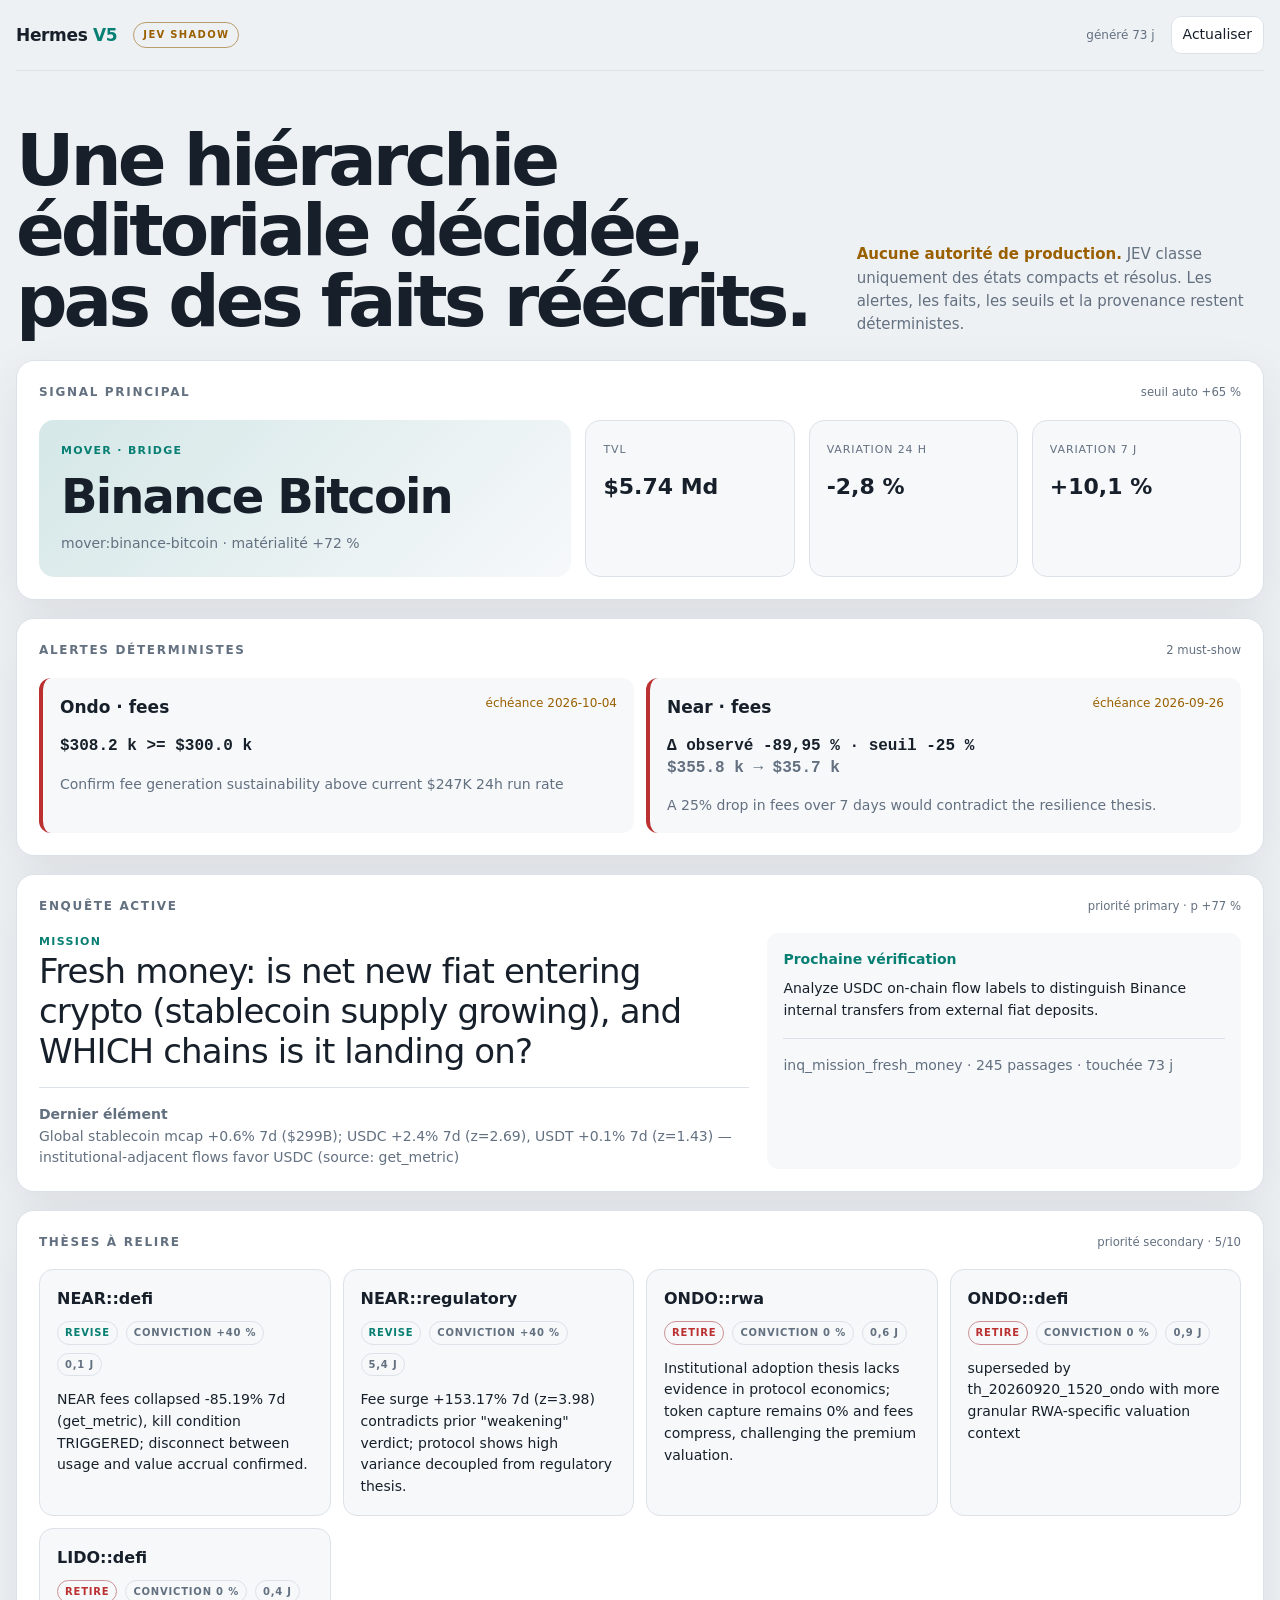
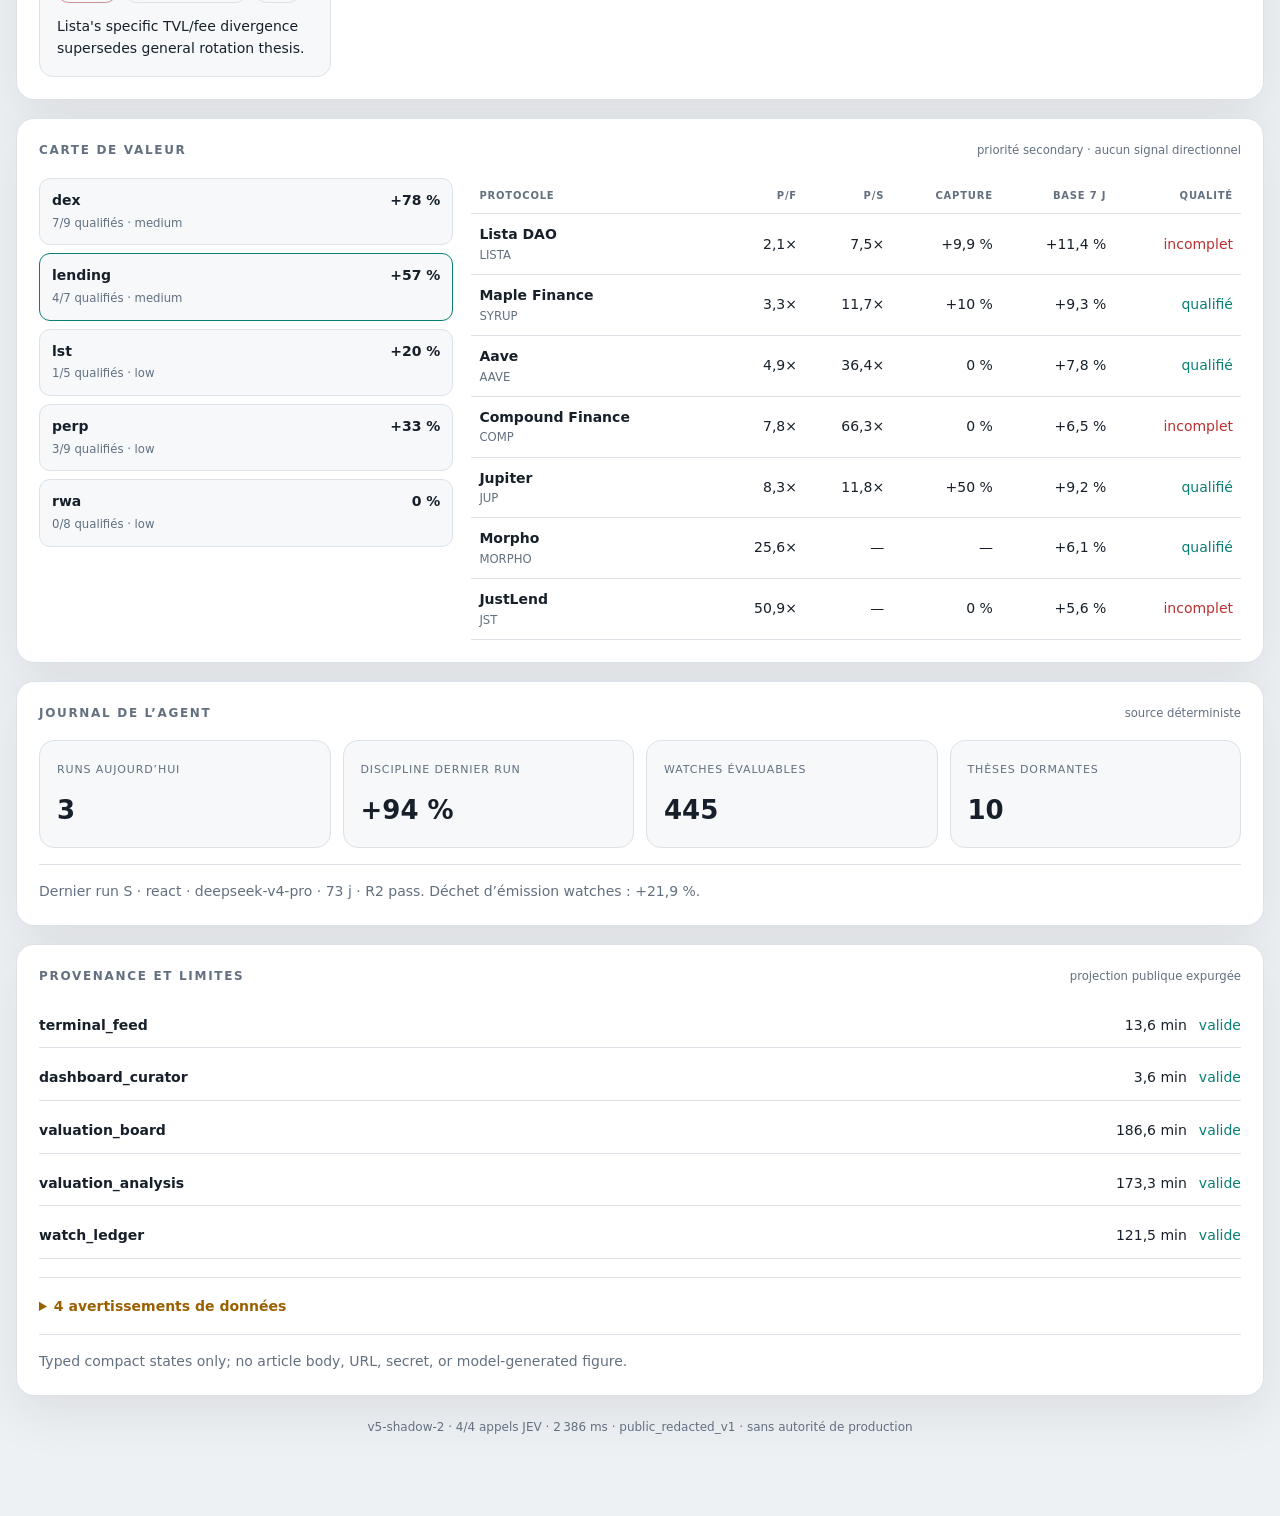
==== v5-shadow.html @ a7d3dd78 "shadow: publish redacted JEV V5 renderer" ====
<!doctype html>
<html lang="fr">
<head>
  <meta charset="utf-8">
  <meta name="viewport" content="width=device-width,initial-scale=1">
  <meta http-equiv="Content-Security-Policy" content="default-src 'self'; connect-src 'self'; img-src 'self' data:; style-src 'unsafe-inline'; script-src 'unsafe-inline'; base-uri 'none'; form-action 'none'">
  <meta name="color-scheme" content="dark light">
  <title>Hermes V5 · JEV shadow</title>
  <style>
    :root{--bg:#090b0f;--panel:#11151b;--panel2:#161c24;--line:#28313d;--ink:#f2f5f8;--muted:#8f9baa;--aqua:#68e0cf;--amber:#ffca68;--red:#ff7b7b;--radius:18px;--shadow:0 20px 60px rgba(0,0,0,.28)}
    @media(prefers-color-scheme:light){:root{--bg:#eef1f4;--panel:#fff;--panel2:#f6f8fa;--line:#dce2e8;--ink:#17202a;--muted:#637080;--aqua:#087f73;--amber:#9a6000;--red:#bb3030;--shadow:0 18px 50px rgba(35,46,58,.09)}}
    *{box-sizing:border-box}body{margin:0;background:var(--bg);color:var(--ink);font:14px/1.55 Inter,ui-sans-serif,system-ui,-apple-system,"Segoe UI",sans-serif}button{font:inherit}.shell{width:min(1260px,calc(100% - 32px));margin:0 auto 80px}
    .top{position:sticky;top:0;z-index:5;display:flex;align-items:center;gap:16px;padding:16px 0;background:color-mix(in srgb,var(--bg) 88%,transparent);backdrop-filter:blur(18px);border-bottom:1px solid var(--line)}
    .brand{font-weight:780;letter-spacing:-.02em;font-size:17px}.brand i{color:var(--aqua);font-style:normal}.shadow{padding:4px 9px;border:1px solid color-mix(in srgb,var(--amber) 54%,var(--line));color:var(--amber);border-radius:99px;font-size:10px;font-weight:850;letter-spacing:.13em}.spacer{flex:1}.asof{color:var(--muted);font-size:12px}.refresh{border:1px solid var(--line);background:var(--panel);color:var(--ink);border-radius:10px;padding:7px 11px;cursor:pointer}.refresh:hover{border-color:var(--aqua)}
    .intro{padding:54px 0 24px;display:grid;grid-template-columns:1.6fr .8fr;gap:26px;align-items:end}.intro h1{font-size:clamp(34px,6vw,72px);line-height:.98;letter-spacing:-.055em;margin:0;max-width:850px}.intro p{margin:0;color:var(--muted);font-size:15px}.rule{color:var(--amber);font-weight:700}
    .stack{display:grid;gap:18px}.section{background:var(--panel);border:1px solid var(--line);border-radius:var(--radius);padding:22px;box-shadow:var(--shadow)}.section-head{display:flex;align-items:baseline;justify-content:space-between;gap:12px;margin-bottom:18px}.section h2{font-size:12px;letter-spacing:.14em;text-transform:uppercase;margin:0;color:var(--muted)}.section-head small{color:var(--muted)}
    .hero{display:grid;grid-template-columns:1.4fr repeat(3,.55fr);gap:14px}.hero-main{min-height:150px;display:flex;flex-direction:column;justify-content:space-between;padding:22px;border-radius:15px;background:linear-gradient(135deg,color-mix(in srgb,var(--aqua) 14%,var(--panel2)),var(--panel2))}.hero-name{font-size:clamp(28px,4vw,48px);font-weight:800;letter-spacing:-.04em}.eyebrow{color:var(--aqua);font-weight:800;font-size:11px;text-transform:uppercase;letter-spacing:.12em}.metric{padding:17px;border:1px solid var(--line);border-radius:15px;background:var(--panel2)}.metric b{display:block;font-size:22px;margin-top:10px}.metric span{color:var(--muted);font-size:11px;text-transform:uppercase;letter-spacing:.08em}
    .alerts{display:grid;grid-template-columns:repeat(auto-fit,minmax(300px,1fr));gap:12px}.alert{border-left:4px solid var(--red);padding:16px 17px;background:var(--panel2);border-radius:12px}.alert-top{display:flex;justify-content:space-between;gap:8px}.alert h3{margin:0;font-size:17px}.deadline{color:var(--amber);font-size:12px}.equation{font:700 16px/1.35 ui-monospace,SFMono-Regular,Consolas,monospace;margin:16px 0}.note{color:var(--muted)}
    .investigation{display:grid;grid-template-columns:1.2fr .8fr;gap:18px}.question{font-size:clamp(22px,3vw,34px);line-height:1.18;letter-spacing:-.025em;margin:0}.probe{padding:16px;background:var(--panel2);border-radius:12px}.probe b{display:block;color:var(--aqua);margin-bottom:7px}.evidence{margin-top:16px;padding-top:16px;border-top:1px solid var(--line);color:var(--muted)}
    .cards{display:grid;grid-template-columns:repeat(auto-fit,minmax(250px,1fr));gap:12px}.card{padding:17px;background:var(--panel2);border:1px solid var(--line);border-radius:14px}.card h3{margin:0 0 9px;font-size:16px}.meta{display:flex;gap:8px;flex-wrap:wrap;margin-bottom:13px}.chip{font-size:10px;font-weight:800;letter-spacing:.08em;text-transform:uppercase;padding:3px 7px;border:1px solid var(--line);border-radius:99px;color:var(--muted)}.chip.hot{color:var(--red);border-color:color-mix(in srgb,var(--red) 45%,var(--line))}.chip.good{color:var(--aqua)}
    .sector-grid{display:grid;grid-template-columns:.7fr 1.3fr;gap:18px}.sectors{display:grid;gap:8px;align-content:start}.sector{width:100%;text-align:left;border:1px solid var(--line);background:var(--panel2);color:var(--ink);border-radius:11px;padding:11px 12px}.sector.on{border-color:var(--aqua)}.sector b{display:flex;justify-content:space-between}.sector small{color:var(--muted)}table{width:100%;border-collapse:collapse}th,td{text-align:right;padding:10px 8px;border-bottom:1px solid var(--line);white-space:nowrap}th:first-child,td:first-child{text-align:left}th{font-size:10px;text-transform:uppercase;letter-spacing:.08em;color:var(--muted)}td small{display:block;color:var(--muted)}.table-wrap{overflow:auto}
    .record{display:grid;grid-template-columns:repeat(4,1fr);gap:12px}.record .metric b{font-size:26px}.warnings{margin-top:18px;padding-top:18px;border-top:1px solid var(--line)}.warnings summary{cursor:pointer;color:var(--amber);font-weight:700}.warnings ul{color:var(--muted);padding-left:20px}.sources{display:grid;gap:8px}.source{display:grid;grid-template-columns:1fr auto auto;gap:12px;align-items:center;padding:11px 0;border-bottom:1px solid var(--line)}.ok{color:var(--aqua)}.bad{color:var(--red)}
    .empty,.failure{padding:34px;text-align:center;color:var(--muted)}.failure{border:1px solid var(--red);border-radius:var(--radius);color:var(--red)}footer{margin-top:22px;color:var(--muted);font-size:12px;text-align:center}
    @media(max-width:820px){.shell{width:min(100% - 20px,1260px)}.intro{grid-template-columns:1fr;padding-top:34px}.hero{grid-template-columns:1fr 1fr}.hero-main{grid-column:1/-1}.investigation,.sector-grid{grid-template-columns:1fr}.record{grid-template-columns:1fr 1fr}.asof{display:none}.section{padding:16px}}
    @media(max-width:480px){.hero,.record{grid-template-columns:1fr}.top{gap:8px}.brand{font-size:15px}.intro h1{font-size:40px}.source{grid-template-columns:1fr auto}.source .age{display:none}}
  </style>
</head>
<body>
  <div class="shell">
    <header class="top"><div class="brand">Hermes <i>V5</i></div><span class="shadow">JEV SHADOW</span><div class="spacer"></div><span class="asof" id="asof">chargement…</span><button class="refresh" id="refresh" type="button">Actualiser</button></header>
    <section class="intro"><h1>Une hiérarchie éditoriale décidée, pas des faits réécrits.</h1><p><span class="rule">Aucune autorité de production.</span> JEV classe uniquement des états compacts et résolus. Les alertes, les faits, les seuils et la provenance restent déterministes.</p></section>
    <main class="stack" id="app" aria-live="polite"><div class="empty">Lecture du manifeste V5…</div></main>
    <footer id="foot">v5-shadow-2 · vue expérimentale isolée</footer>
  </div>
  <script>
  "use strict";
  const $=id=>document.getElementById(id);
  const esc=value=>String(value??"").replace(/[&<>"']/g,char=>({"&":"&amp;","<":"&lt;",">":"&gt;",'"':"&quot;","'":"&#39;"}[char]));
  const has=value=>value!==null&&value!==undefined&&value!=="";
  const num=(value,digits=1)=>has(value)&&Number.isFinite(Number(value))?Number(value).toLocaleString("fr-FR",{maximumFractionDigits:digits}):"—";
  const pct=(value,digits=1)=>has(value)?(Number(value)>0?"+":"")+num(value,digits)+" %":"—";
  const usd=value=>{if(!has(value)||!Number.isFinite(Number(value)))return "—";const n=Number(value),a=Math.abs(n);if(a>=1e9)return "$"+(n/1e9).toFixed(2)+" Md";if(a>=1e6)return "$"+(n/1e6).toFixed(1)+" M";if(a>=1e3)return "$"+(n/1e3).toFixed(1)+" k";return "$"+n.toFixed(0)};
  const ago=iso=>{const time=new Date(iso).getTime();if(!Number.isFinite(time))return "—";const min=Math.max(0,(Date.now()-time)/60000);return min<2?"à l’instant":min<60?Math.round(min)+" min":min<1440?Math.round(min/60)+" h":Math.round(min/1440)+" j"};
  const section=(id,title,body,detail="")=>'<section class="section" id="'+esc(id)+'"><div class="section-head"><h2>'+esc(title)+'</h2><small>'+esc(detail)+'</small></div>'+body+'</section>';
  const emphasis=value=>value?"priorité "+value:"";

  function renderHero(data){
    const hero=data.hero||{},item=hero.item||{};
    if(hero.mode!=="selected"||!item.canonical_id)return section("hero","Signal principal",'<div class="empty">Aucun candidat ne franchit le seuil de matérialité.</div>');
    const body='<div class="hero"><div class="hero-main"><div><div class="eyebrow">'+esc(item.kind||"signal")+" · "+esc(item.sector||"non classé")+'</div><div class="hero-name">'+esc(item.name||item.canonical_id)+'</div></div><div class="note">'+esc(item.canonical_id)+" · matérialité "+pct((hero.materiality_probability||0)*100,0)+'</div></div><div class="metric"><span>TVL</span><b>'+usd(item.tvl_usd)+'</b></div><div class="metric"><span>variation 24 h</span><b>'+pct(item.change_1d_pct)+'</b></div><div class="metric"><span>variation 7 j</span><b>'+pct(item.change_7d_pct)+"</b></div></div>";
    return section("hero","Signal principal",body,"seuil auto "+pct((hero.policy?.auto_threshold||0)*100,0));
  }

  function alertEquation(comparison){
    if(comparison?.type==="delta_pct")return "Δ observé "+pct(comparison.observed_delta_pct,2)+" · seuil "+pct(comparison.threshold_pct,1)+'<br><span class="note">'+usd(comparison.baseline_value)+" → "+usd(comparison.current_metric_value)+"</span>";
    return usd(comparison?.current_value)+" "+esc(comparison?.operator||"")+" "+usd(comparison?.threshold_value);
  }
  function renderAlerts(data){
    const block=data.deterministic_alerts||{},items=Array.isArray(block.items)?block.items:[];
    const cards=items.map(item=>'<article class="alert"><div class="alert-top"><h3>'+esc(item.entity)+" · "+esc(item.metric)+'</h3><span class="deadline">échéance '+esc(item.deadline||"—")+'</span></div><div class="equation">'+alertEquation(item.comparison)+'</div><div class="note">'+esc(item.why||"")+"</div></article>").join("");
    return section("deterministic_alerts","Alertes déterministes",items.length?'<div class="alerts">'+cards+"</div>":'<div class="empty">Aucun seuil déterministe franchi.</div>',items.length+" must-show");
  }

  function renderInvestigation(data){
    const block=data.investigation||{},episode=block.episode||{};
    if(block.display===false||!episode.canonical_id)return section("investigation","Enquête",'<div class="empty">Aucune enquête retenue.</div>');
    const body='<div class="investigation"><div><div class="eyebrow">'+esc(episode.priority||"priorité")+'</div><p class="question">'+esc(episode.question||"Question absente")+'</p><div class="evidence"><b>Dernier élément</b><br>'+esc(episode.fresh_evidence?.note||"Aucune preuve fraîche")+'</div></div><div class="probe"><b>Prochaine vérification</b>'+esc(episode.next_probe||"Non définie")+'<div class="evidence">'+esc(episode.canonical_id)+" · "+num(episode.touches,0)+" passages · touchée "+ago(episode.last_touched)+"</div></div></div>";
    return section("investigation","Enquête active",body,emphasis(block.emphasis)+" · p "+pct((block.include_probability||0)*100,0));
  }

  function renderTheses(data){
    const block=data.theses||{},items=Array.isArray(block.items)?block.items.slice(0,6):[];
    const cards=items.map(item=>'<article class="card"><h3>'+esc(item.canonical_id)+'</h3><div class="meta"><span class="chip '+(item.verdict==="retire"?"hot":"good")+'">'+esc(item.verdict||"?")+'</span><span class="chip">conviction '+pct((item.conviction||0)*100,0)+'</span><span class="chip">'+num(item.age_d,1)+' j</span></div><div>'+esc(item.trigger||"Aucun déclencheur")+"</div></article>").join("");
    return section("theses","Thèses à relire",items.length?'<div class="cards">'+cards+"</div>":'<div class="empty">Aucune thèse retenue.</div>',emphasis(block.emphasis)+" · "+items.length+"/"+num(block.candidate_count,0));
  }

  function protocolTable(sector){
    const rows=(sector?.protocols||[]).slice(0,8).map(protocol=>"<tr><td><b>"+esc(protocol.name||protocol.canonical_id)+"</b><small>"+esc(protocol.symbol||"")+"</small></td><td>"+(has(protocol.pf)?num(protocol.pf,1)+"×":"—")+"</td><td>"+(has(protocol.ps)?num(protocol.ps,1)+"×":"—")+"</td><td>"+pct(protocol.capture_pct,1)+"</td><td>"+pct(protocol.base_change_7d_pct,1)+'</td><td class="'+(protocol.quality_pass?"ok":"bad")+'">'+(protocol.quality_pass?"qualifié":"incomplet")+"</td></tr>").join("");
    return '<div class="table-wrap"><table><thead><tr><th>Protocole</th><th>P/F</th><th>P/S</th><th>capture</th><th>base 7 j</th><th>qualité</th></tr></thead><tbody>'+(rows||'<tr><td colspan="6">aucun protocole</td></tr>')+"</tbody></table></div>";
  }
  function renderValueMap(data){
    const block=data.value_map||{},sectors=Array.isArray(block.sectors)?block.sectors:[];
    if(!sectors.length)return section("value_map","Carte de valeur",'<div class="empty">Aucun secteur disponible.</div>');
    const chosen=sectors.find(item=>item.canonical_id===block.featured_sector_id)||sectors[0];
    const buttons=sectors.map(item=>'<button class="sector '+(item.canonical_id===chosen.canonical_id?"on":"")+'" type="button" data-sector="'+esc(item.canonical_id)+'"><b><span>'+esc(item.sector)+"</span><span>"+pct(item.reliability_score*100,0)+"</span></b><small>"+num(item.quality_count,0)+"/"+num(item.protocol_count,0)+" qualifiés · "+esc(item.reliability_band)+"</small></button>").join("");
    return section("value_map","Carte de valeur",'<div class="sector-grid"><div class="sectors" id="sector-buttons">'+buttons+'</div><div id="sector-table">'+protocolTable(chosen)+"</div></div>",emphasis(block.emphasis)+" · aucun signal directionnel");
  }

  function renderAgentRecord(data){
    const record=data.agent_record||{},last=record.last_run||{},watch=record.watches||{},theses=record.theses||{};
    const body='<div class="record"><div class="metric"><span>runs aujourd’hui</span><b>'+num(record.runs_today,0)+'</b></div><div class="metric"><span>discipline dernier run</span><b>'+pct(last.discipline,0)+'</b></div><div class="metric"><span>watches évaluables</span><b>'+num(watch.evaluable,0)+'</b></div><div class="metric"><span>thèses dormantes</span><b>'+num(theses.dormant,0)+'</b></div></div><div class="evidence">Dernier run '+esc(last.tier||"?")+" · "+esc(last.mode||"?")+" · "+esc(last.model||"?")+" · "+ago(last.ts)+" · R2 "+(last.r2_pass?"pass":"non confirmé")+". Déchet d’émission watches : "+pct(watch.waste?.rate,1)+".</div>";
    return section("agent_record","Journal de l’agent",body,"source déterministe");
  }

  function renderProvenance(data){
    const provenance=data.provenance||{},sources=Array.isArray(provenance.sources)?provenance.sources:[],warnings=Array.isArray(data.data_warnings)?data.data_warnings:[];
    const rows=sources.map(source=>'<div class="source"><div><b>'+esc(source.id)+'</b>'+(source.path?'<div class="note">'+esc(source.path)+"</div>":"")+'</div><span class="age">'+num(source.age_min,1)+' min</span><span class="'+(source.valid?"ok":"bad")+'">'+(source.valid?"valide":"invalide")+"</span></div>").join("");
    const list=warnings.map(item=>"<li>"+esc(item)+"</li>").join("")||"<li>aucun</li>";
    const body='<div class="sources">'+(rows||'<div class="empty">Aucune source déclarée.</div>')+'</div><details class="warnings"><summary>'+warnings.length+" avertissement"+(warnings.length===1?"":"s")+' de données</summary><ul>'+list+'</ul></details><div class="evidence">'+esc(provenance.input_contract||"")+"</div>";
    return section("provenance","Provenance et limites",body,data.publication?.profile?"projection publique expurgée":"trace séparée · "+esc(provenance.audit_trace||"non déclarée"));
  }

  const renderers={hero:renderHero,deterministic_alerts:renderAlerts,investigation:renderInvestigation,theses:renderTheses,value_map:renderValueMap,agent_record:renderAgentRecord,provenance:renderProvenance};
  let current=null;
  function validate(data){
    if(!data||data.schema_version!=="v5-shadow-2")throw new Error("schéma inattendu: "+(data?.schema_version??"absent"));
    if(data.mode!=="shadow_only_no_production_authority")throw new Error("le manifeste n’est pas en mode shadow");
    ["deterministic_alerts","agent_record","provenance"].forEach(key=>{if(!data.layout?.section_order?.includes(key))throw new Error("section obligatoire absente: "+key)});
  }
  function wireSectors(data){
    const sectors=data.value_map?.sectors||[];
    $("sector-buttons")?.addEventListener("click",event=>{const button=event.target.closest("[data-sector]");if(!button)return;const chosen=sectors.find(item=>item.canonical_id===button.dataset.sector);if(!chosen)return;document.querySelectorAll("[data-sector]").forEach(item=>item.classList.toggle("on",item===button));$("sector-table").innerHTML=protocolTable(chosen)});
  }
  function boot(data){
    validate(data);current=data;
    const declared=data.layout.section_order.filter((item,index,array)=>renderers[item]&&array.indexOf(item)===index);
    ["deterministic_alerts","agent_record","provenance"].forEach(key=>{if(!declared.includes(key))declared.push(key)});
    $("app").innerHTML=declared.map(key=>renderers[key](data)).join("");
    $("asof").textContent="généré "+ago(data.generated_at);
    const summary=data.decision_summary||{};
    $("foot").textContent=data.schema_version+" · "+(summary.calls_ok??0)+"/"+(summary.calls??0)+" appels JEV · "+num(summary.latency_ms_total,0)+" ms · "+(data.publication?.profile||"shadow privé")+" · sans autorité de production";
    wireSectors(data);
  }
  async function load(){
    $("refresh").disabled=true;
    try{const response=await fetch("v5-content-shadow.json?t="+Date.now(),{cache:"no-store"});if(!response.ok)throw new Error("HTTP "+response.status);boot(await response.json())}
    catch(error){if(!current)$("app").innerHTML='<div class="failure"><b>Manifeste shadow indisponible</b><br>'+esc(error.message)+"</div>";console.error(error)}
    finally{$("refresh").disabled=false}
  }
  $("refresh").addEventListener("click",load);load();setInterval(()=>{if(!document.hidden)load()},5*60*1000);
  </script>
</body>
</html>
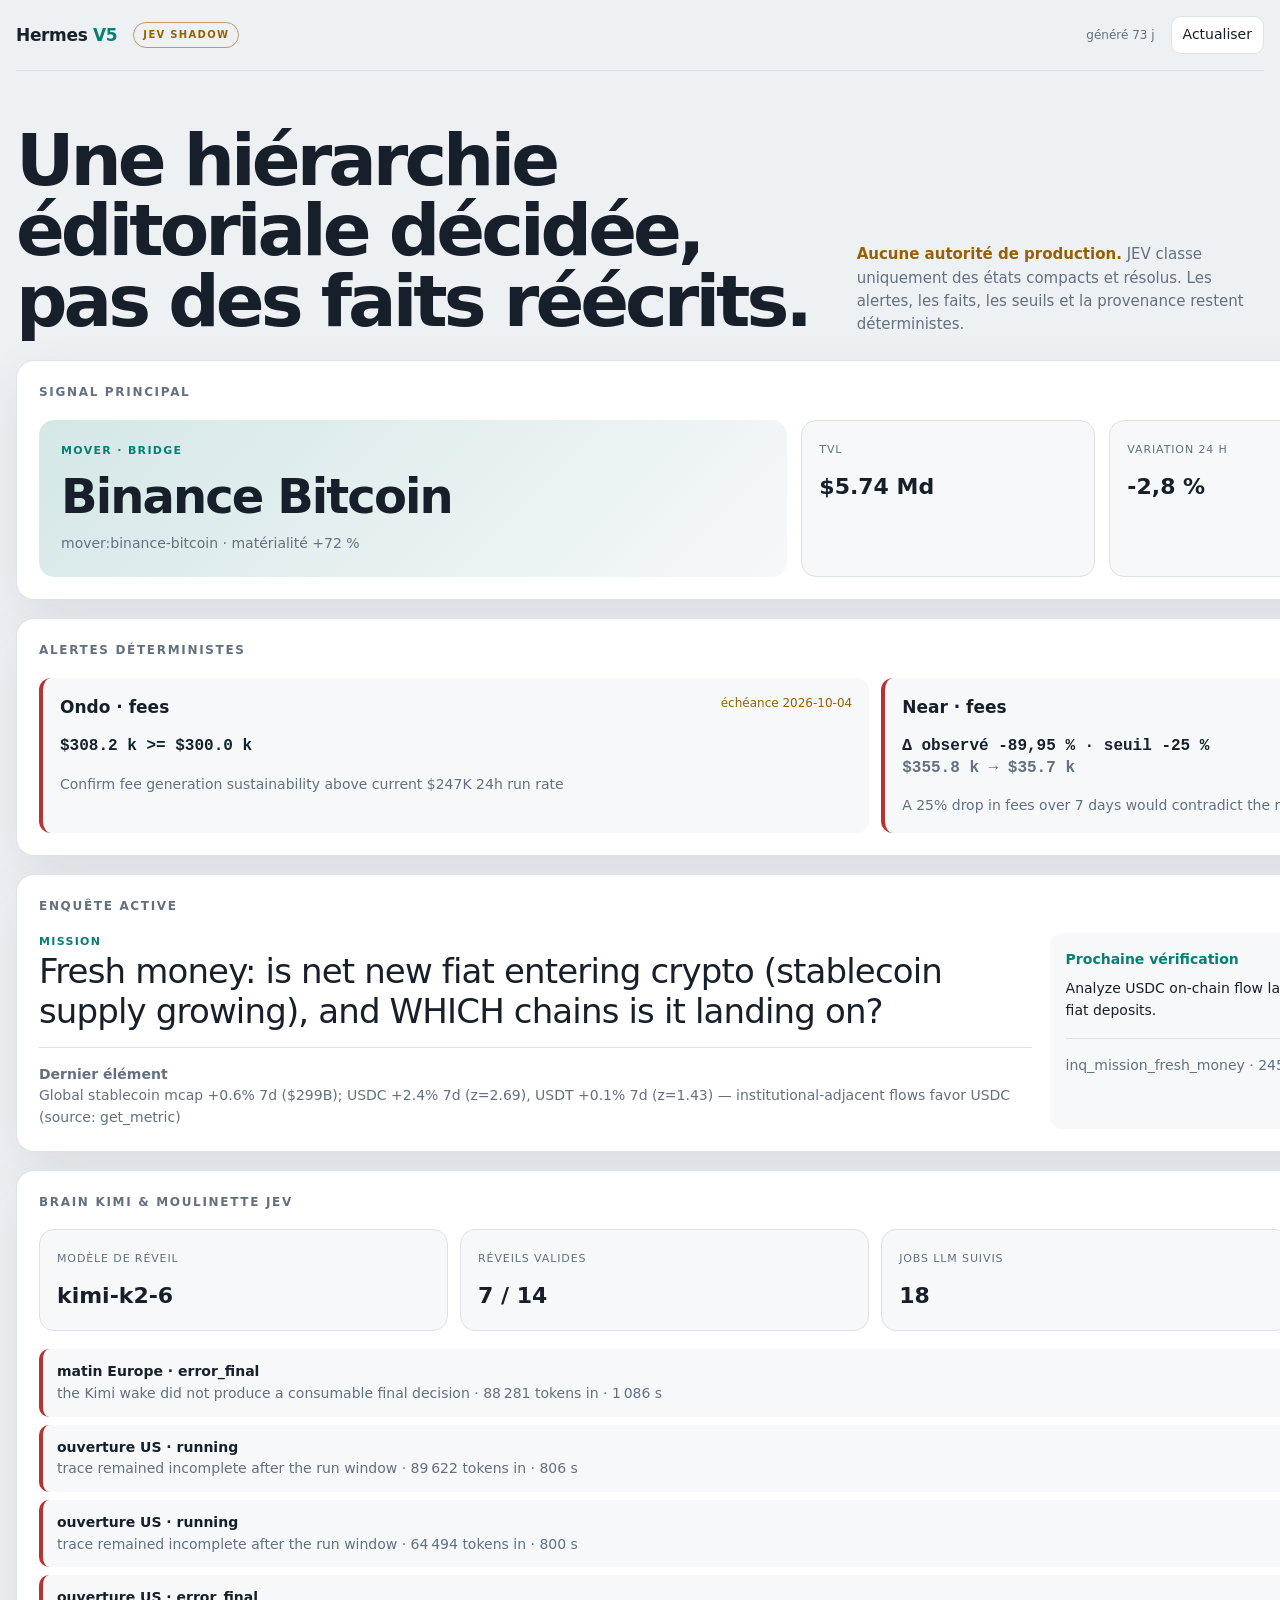
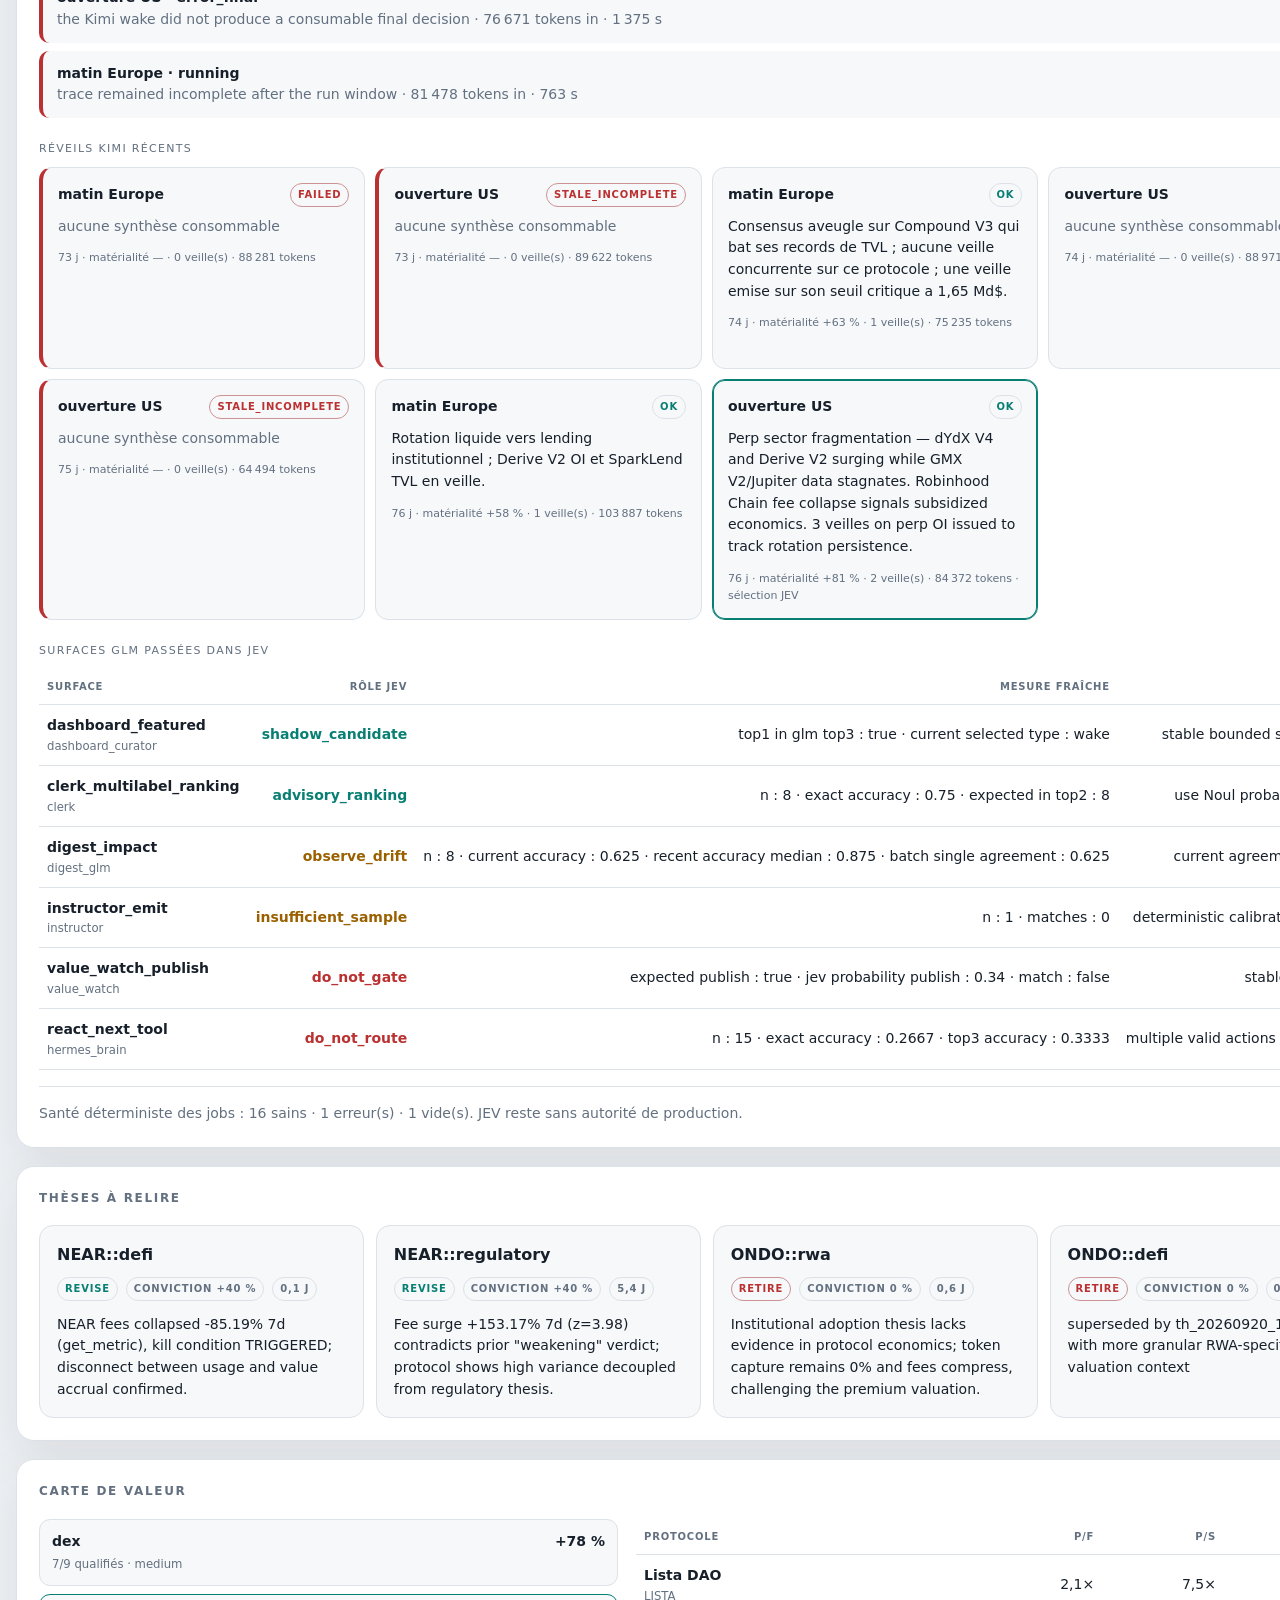
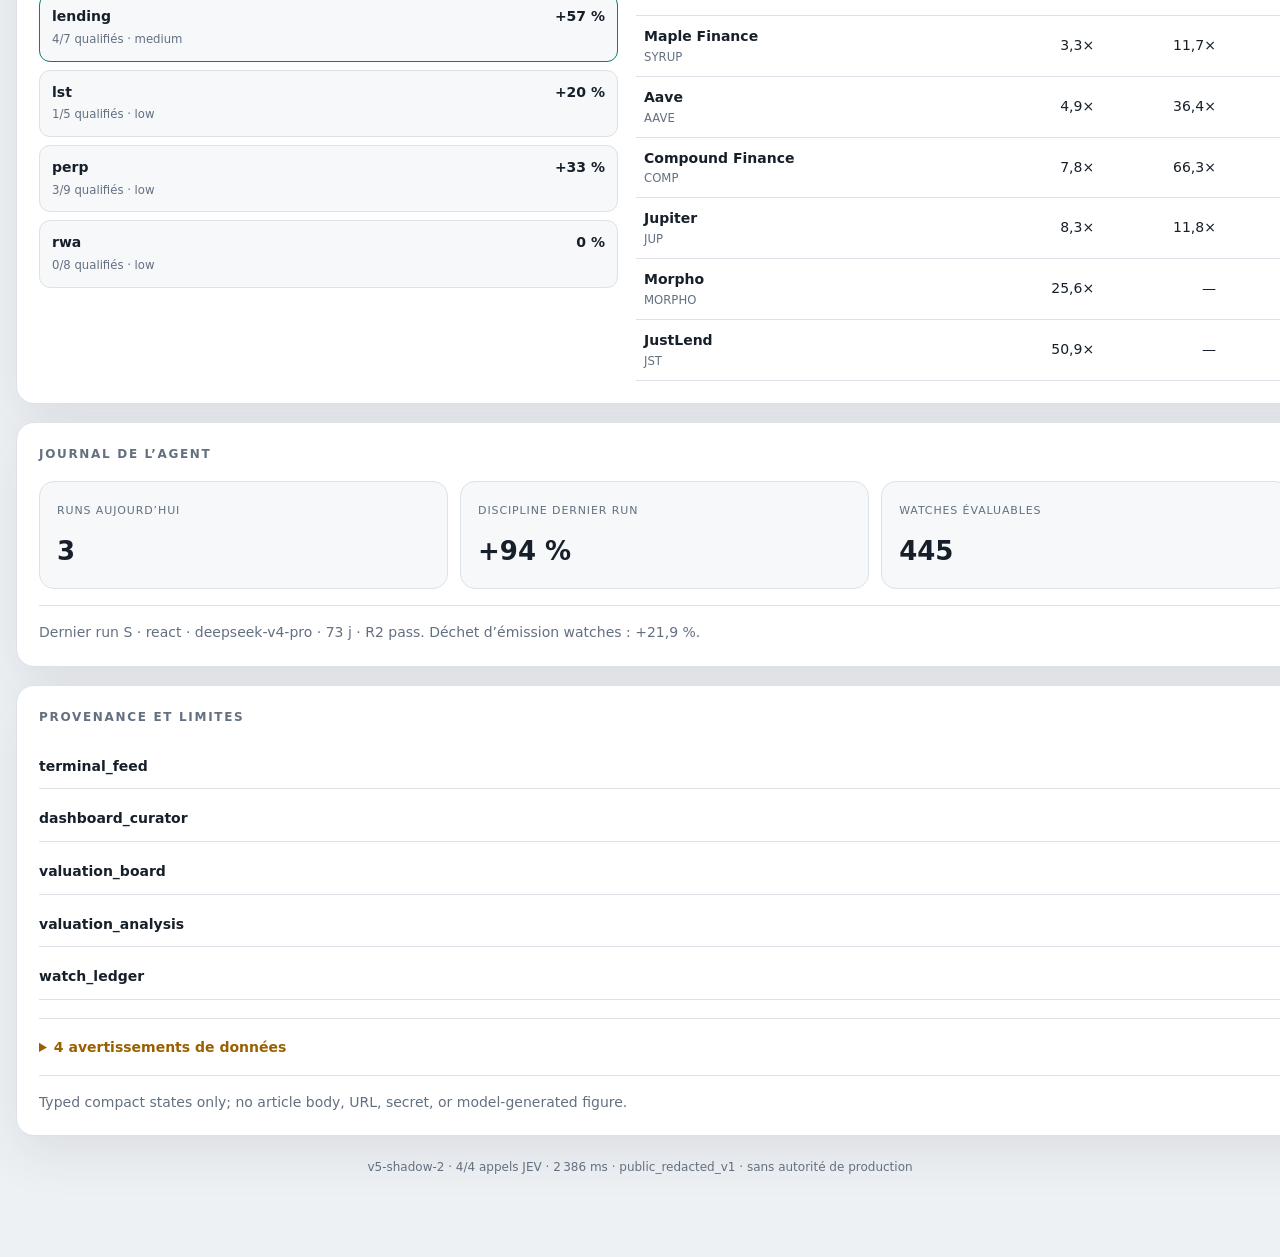
==== commit 3c95aafb: "feed: 2026-09-24 11:43 UTC" ====
--- a/v5-shadow.html
+++ b/v5-shadow.html
@@ -20,8 +20,9 @@
     .cards{display:grid;grid-template-columns:repeat(auto-fit,minmax(250px,1fr));gap:12px}.card{padding:17px;background:var(--panel2);border:1px solid var(--line);border-radius:14px}.card h3{margin:0 0 9px;font-size:16px}.meta{display:flex;gap:8px;flex-wrap:wrap;margin-bottom:13px}.chip{font-size:10px;font-weight:800;letter-spacing:.08em;text-transform:uppercase;padding:3px 7px;border:1px solid var(--line);border-radius:99px;color:var(--muted)}.chip.hot{color:var(--red);border-color:color-mix(in srgb,var(--red) 45%,var(--line))}.chip.good{color:var(--aqua)}
     .sector-grid{display:grid;grid-template-columns:.7fr 1.3fr;gap:18px}.sectors{display:grid;gap:8px;align-content:start}.sector{width:100%;text-align:left;border:1px solid var(--line);background:var(--panel2);color:var(--ink);border-radius:11px;padding:11px 12px}.sector.on{border-color:var(--aqua)}.sector b{display:flex;justify-content:space-between}.sector small{color:var(--muted)}table{width:100%;border-collapse:collapse}th,td{text-align:right;padding:10px 8px;border-bottom:1px solid var(--line);white-space:nowrap}th:first-child,td:first-child{text-align:left}th{font-size:10px;text-transform:uppercase;letter-spacing:.08em;color:var(--muted)}td small{display:block;color:var(--muted)}.table-wrap{overflow:auto}
     .record{display:grid;grid-template-columns:repeat(4,1fr);gap:12px}.record .metric b{font-size:26px}.warnings{margin-top:18px;padding-top:18px;border-top:1px solid var(--line)}.warnings summary{cursor:pointer;color:var(--amber);font-weight:700}.warnings ul{color:var(--muted);padding-left:20px}.sources{display:grid;gap:8px}.source{display:grid;grid-template-columns:1fr auto auto;gap:12px;align-items:center;padding:11px 0;border-bottom:1px solid var(--line)}.ok{color:var(--aqua)}.bad{color:var(--red)}
+    .agent-summary{display:grid;grid-template-columns:repeat(4,1fr);gap:12px;margin-bottom:18px}.wake-grid{display:grid;grid-template-columns:repeat(auto-fit,minmax(280px,1fr));gap:10px}.wake{padding:15px;border:1px solid var(--line);border-radius:13px;background:var(--panel2)}.wake.selected{border-color:var(--aqua);box-shadow:inset 0 0 0 1px var(--aqua)}.wake.failed{border-left:4px solid var(--red)}.wake-head{display:flex;justify-content:space-between;gap:10px;align-items:center;margin-bottom:9px}.wake p{margin:0}.wake .stats{margin-top:12px;color:var(--muted);font-size:11px}.surface-role{font-weight:800}.surface-role[data-role="shadow_candidate"],.surface-role[data-role="advisory_ranking"]{color:var(--aqua)}.surface-role[data-role="do_not_gate"],.surface-role[data-role="do_not_route"]{color:var(--red)}.surface-role[data-role="observe_drift"],.surface-role[data-role="insufficient_sample"]{color:var(--amber)}.agent-alerts{display:grid;gap:8px;margin-bottom:18px}.agent-alert{border-left:4px solid var(--red);background:var(--panel2);padding:12px 14px;border-radius:10px}.subhead{font-size:11px;letter-spacing:.12em;text-transform:uppercase;color:var(--muted);margin:22px 0 10px}
     .empty,.failure{padding:34px;text-align:center;color:var(--muted)}.failure{border:1px solid var(--red);border-radius:var(--radius);color:var(--red)}footer{margin-top:22px;color:var(--muted);font-size:12px;text-align:center}
-    @media(max-width:820px){.shell{width:min(100% - 20px,1260px)}.intro{grid-template-columns:1fr;padding-top:34px}.hero{grid-template-columns:1fr 1fr}.hero-main{grid-column:1/-1}.investigation,.sector-grid{grid-template-columns:1fr}.record{grid-template-columns:1fr 1fr}.asof{display:none}.section{padding:16px}}
+    @media(max-width:820px){.shell{width:min(100% - 20px,1260px)}.intro{grid-template-columns:1fr;padding-top:34px}.hero{grid-template-columns:1fr 1fr}.hero-main{grid-column:1/-1}.investigation,.sector-grid{grid-template-columns:1fr}.record,.agent-summary{grid-template-columns:1fr 1fr}.asof{display:none}.section{padding:16px}}
     @media(max-width:480px){.hero,.record{grid-template-columns:1fr}.top{gap:8px}.brand{font-size:15px}.intro h1{font-size:40px}.source{grid-template-columns:1fr auto}.source .age{display:none}}
   </style>
 </head>
@@ -92,6 +93,24 @@
     return section("agent_record","Journal de l’agent",body,"source déterministe");
   }
 
+  function evidenceText(evidence){
+    if(!evidence||typeof evidence!=="object")return "—";
+    return Object.entries(evidence).map(([key,value])=>key.replaceAll("_"," ")+" : "+(value===null||value===undefined?"—":String(value))).join(" · ");
+  }
+  function renderAgentObservatory(data){
+    const kimi=data?.kimi_wakes||{},jobs=data?.glm_jobs||{},selection=kimi.selection||{};
+    const wakes=Array.isArray(kimi.items)?kimi.items.slice(0,8):[];
+    const alerts=Array.isArray(kimi.mandatory_alerts)?kimi.mandatory_alerts:[];
+    const health=kimi.health_counts||{},jobHealth=jobs.health_counts||{};
+    const summary='<div class="agent-summary"><div class="metric"><span>modèle de réveil</span><b>'+esc(kimi.model||"—")+'</b></div><div class="metric"><span>réveils valides</span><b>'+num(health.ok||0,0)+' / '+num(kimi.recent_count||0,0)+'</b></div><div class="metric"><span>jobs LLM suivis</span><b>'+num(jobs.job_count||0,0)+'</b></div><div class="metric"><span>batterie JEV</span><b>'+num(jobs.latest_battery?.ok||0,0)+' / '+num(jobs.latest_battery?.calls||0,0)+'</b></div></div>';
+    const alertHtml=alerts.length?'<div class="agent-alerts">'+alerts.slice(0,5).map(item=>'<div class="agent-alert"><b>'+esc(item.label||"réveil Kimi")+' · '+esc(item.status||item.health)+'</b><div class="note">'+esc(item.reason||"échec sans sortie consommable")+' · '+num(item.tokens_in,0)+' tokens in · '+num(item.wall_s,0)+' s</div></div>').join("")+'</div>':"";
+    const wakeHtml=wakes.map(item=>{const selected=item.ts===selection.selected_ts;const failed=item.health==="failed"||item.health==="stale_incomplete";return '<article class="wake '+(selected?"selected ":"")+(failed?"failed":"")+'"><div class="wake-head"><b>'+esc(item.label||"réveil")+'</b><span class="chip '+(item.health==="ok"?"good":failed?"hot":"")+'">'+esc(item.health||item.status)+'</span></div><p>'+(item.summary?esc(item.summary):'<span class="note">aucune synthèse consommable</span>')+'</p><div class="stats">'+ago(item.ts)+' · matérialité '+(has(item.jev_materiality)?pct(item.jev_materiality*100,0):"—")+' · '+num(item.watch_count,0)+' veille(s) · '+num(item.tokens_in,0)+' tokens'+(selected?" · sélection JEV":"")+'</div></article>'}).join("");
+    const surfaces=Array.isArray(jobs.jev_surfaces)?jobs.jev_surfaces:[];
+    const surfaceRows=surfaces.map(item=>'<tr><td><b>'+esc(item.surface)+'</b><small>'+esc(item.job)+'</small></td><td><span class="surface-role" data-role="'+esc(item.jev_role)+'">'+esc(item.jev_role)+'</span></td><td>'+esc(evidenceText(item.evidence))+'</td><td>'+esc(item.reason||"")+'</td></tr>').join("");
+    const body=summary+alertHtml+'<div class="subhead">Réveils Kimi récents</div><div class="wake-grid">'+(wakeHtml||'<div class="empty">aucun réveil</div>')+'</div><div class="subhead">Surfaces GLM passées dans JEV</div><div class="table-wrap"><table><thead><tr><th>Surface</th><th>Rôle JEV</th><th>Mesure fraîche</th><th>Décision de câblage</th></tr></thead><tbody>'+surfaceRows+'</tbody></table></div><div class="evidence">Santé déterministe des jobs : '+num(jobHealth.healthy||0,0)+' sains · '+num(jobHealth.error||0,0)+' erreur(s) · '+num(jobHealth.empty||0,0)+' vide(s). JEV reste sans autorité de production.</div>';
+    return section("agent_observatory","Brain Kimi & moulinette JEV",body,"sélection shadow · échecs toujours visibles");
+  }
+
   function renderProvenance(data){
     const provenance=data.provenance||{},sources=Array.isArray(provenance.sources)?provenance.sources:[],warnings=Array.isArray(data.data_warnings)?data.data_warnings:[];
     const rows=sources.map(source=>'<div class="source"><div><b>'+esc(source.id)+'</b>'+(source.path?'<div class="note">'+esc(source.path)+"</div>":"")+'</div><span class="age">'+num(source.age_min,1)+' min</span><span class="'+(source.valid?"ok":"bad")+'">'+(source.valid?"valide":"invalide")+"</span></div>").join("");
@@ -101,7 +120,7 @@
   }
 
   const renderers={hero:renderHero,deterministic_alerts:renderAlerts,investigation:renderInvestigation,theses:renderTheses,value_map:renderValueMap,agent_record:renderAgentRecord,provenance:renderProvenance};
-  let current=null;
+  let current=null,currentAgent=null;
   function validate(data){
     if(!data||data.schema_version!=="v5-shadow-2")throw new Error("schéma inattendu: "+(data?.schema_version??"absent"));
     if(data.mode!=="shadow_only_no_production_authority")throw new Error("le manifeste n’est pas en mode shadow");
@@ -111,11 +130,16 @@
     const sectors=data.value_map?.sectors||[];
     $("sector-buttons")?.addEventListener("click",event=>{const button=event.target.closest("[data-sector]");if(!button)return;const chosen=sectors.find(item=>item.canonical_id===button.dataset.sector);if(!chosen)return;document.querySelectorAll("[data-sector]").forEach(item=>item.classList.toggle("on",item===button));$("sector-table").innerHTML=protocolTable(chosen)});
   }
-  function boot(data){
-    validate(data);current=data;
+  function boot(data,agentData){
+    validate(data);current=data;currentAgent=agentData||null;
     const declared=data.layout.section_order.filter((item,index,array)=>renderers[item]&&array.indexOf(item)===index);
     ["deterministic_alerts","agent_record","provenance"].forEach(key=>{if(!declared.includes(key))declared.push(key)});
-    $("app").innerHTML=declared.map(key=>renderers[key](data)).join("");
+    const rendered=declared.map(key=>({key,html:renderers[key](data)}));
+    if(currentAgent?.schema_version==="jev-agent-shadow-1"){
+      const index=Math.max(0,rendered.findIndex(item=>item.key==="investigation")+1);
+      rendered.splice(index,0,{key:"agent_observatory",html:renderAgentObservatory(currentAgent)});
+    }
+    $("app").innerHTML=rendered.map(item=>item.html).join("");
     $("asof").textContent="généré "+ago(data.generated_at);
     const summary=data.decision_summary||{};
     $("foot").textContent=data.schema_version+" · "+(summary.calls_ok??0)+"/"+(summary.calls??0)+" appels JEV · "+num(summary.latency_ms_total,0)+" ms · "+(data.publication?.profile||"shadow privé")+" · sans autorité de production";
@@ -123,7 +147,7 @@
   }
   async function load(){
     $("refresh").disabled=true;
-    try{const response=await fetch("v5-content-shadow.json?t="+Date.now(),{cache:"no-store"});if(!response.ok)throw new Error("HTTP "+response.status);boot(await response.json())}
+    try{const stamp=Date.now();const response=await fetch("v5-content-shadow.json?t="+stamp,{cache:"no-store"});if(!response.ok)throw new Error("HTTP "+response.status);const agentResponse=await fetch("v5-agent-shadow.json?t="+stamp,{cache:"no-store"}).catch(()=>null);const agentData=agentResponse?.ok?await agentResponse.json():null;boot(await response.json(),agentData)}
     catch(error){if(!current)$("app").innerHTML='<div class="failure"><b>Manifeste shadow indisponible</b><br>'+esc(error.message)+"</div>";console.error(error)}
     finally{$("refresh").disabled=false}
   }
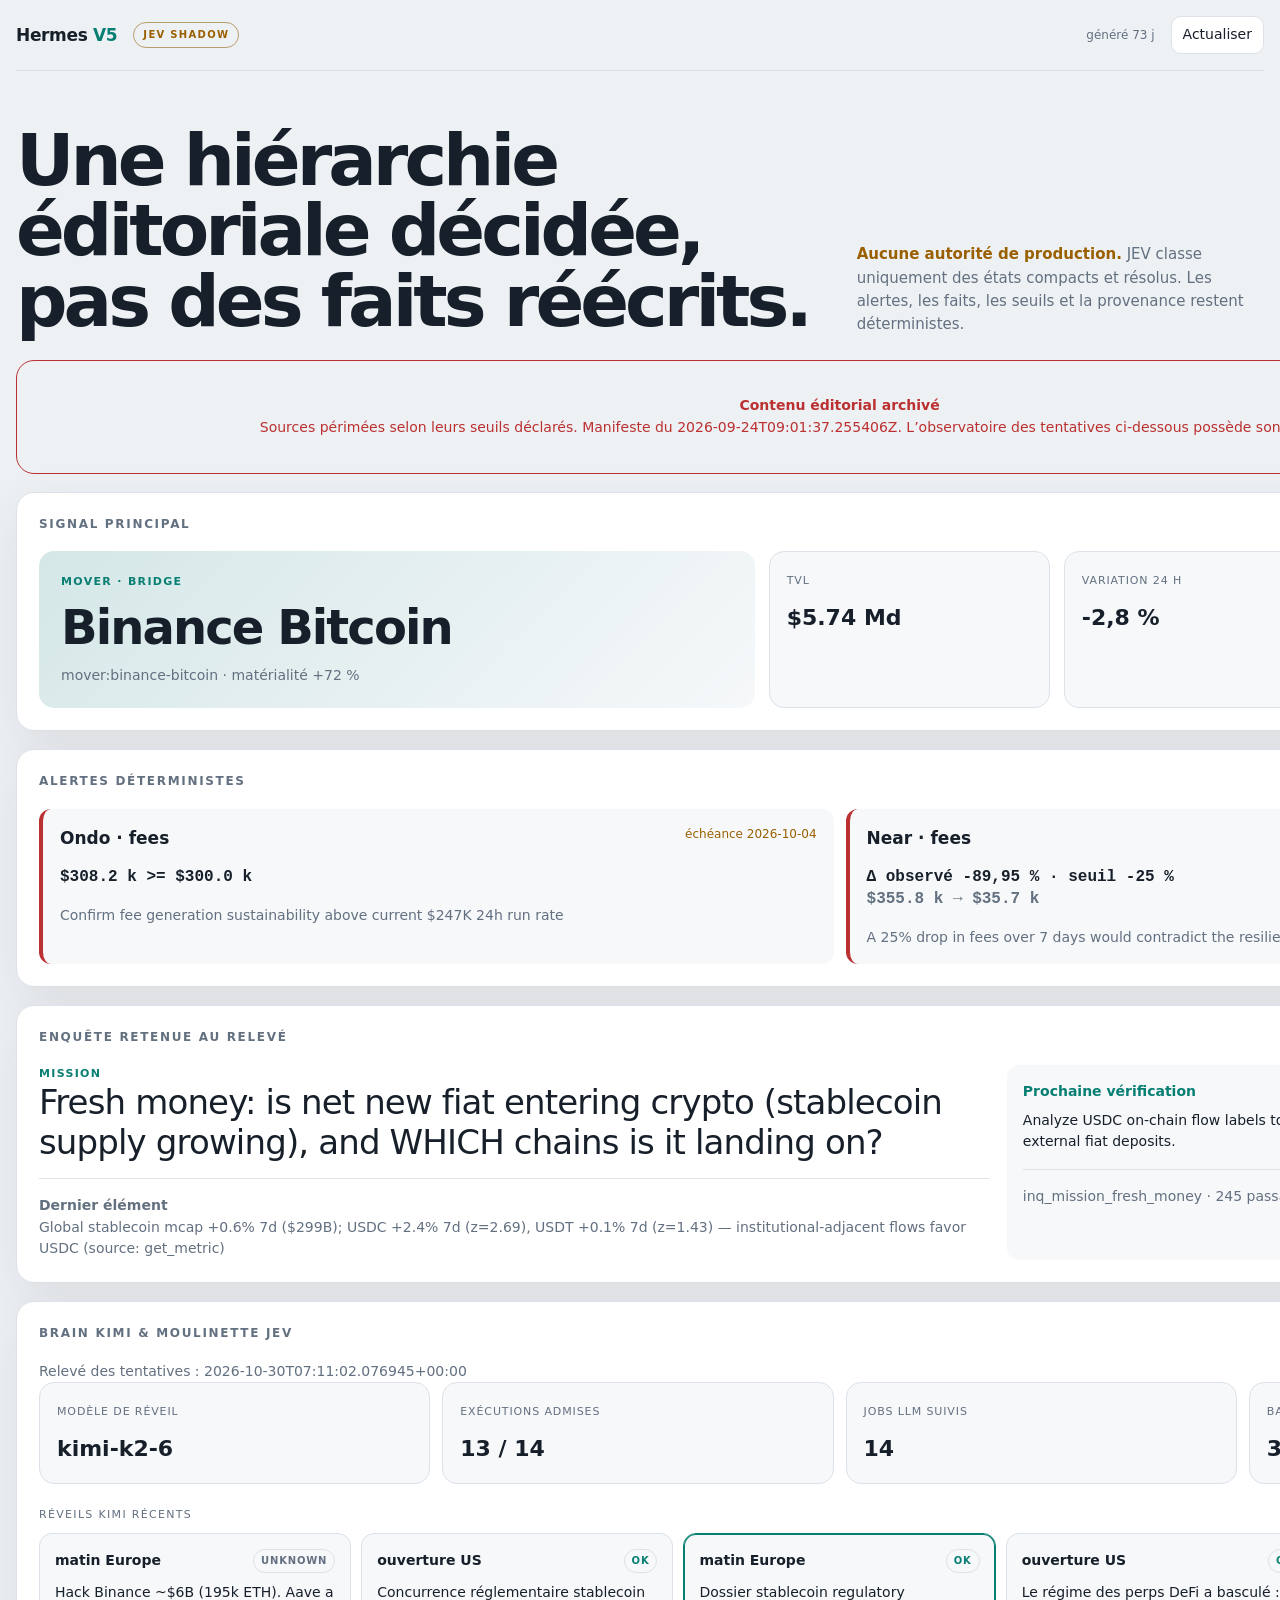
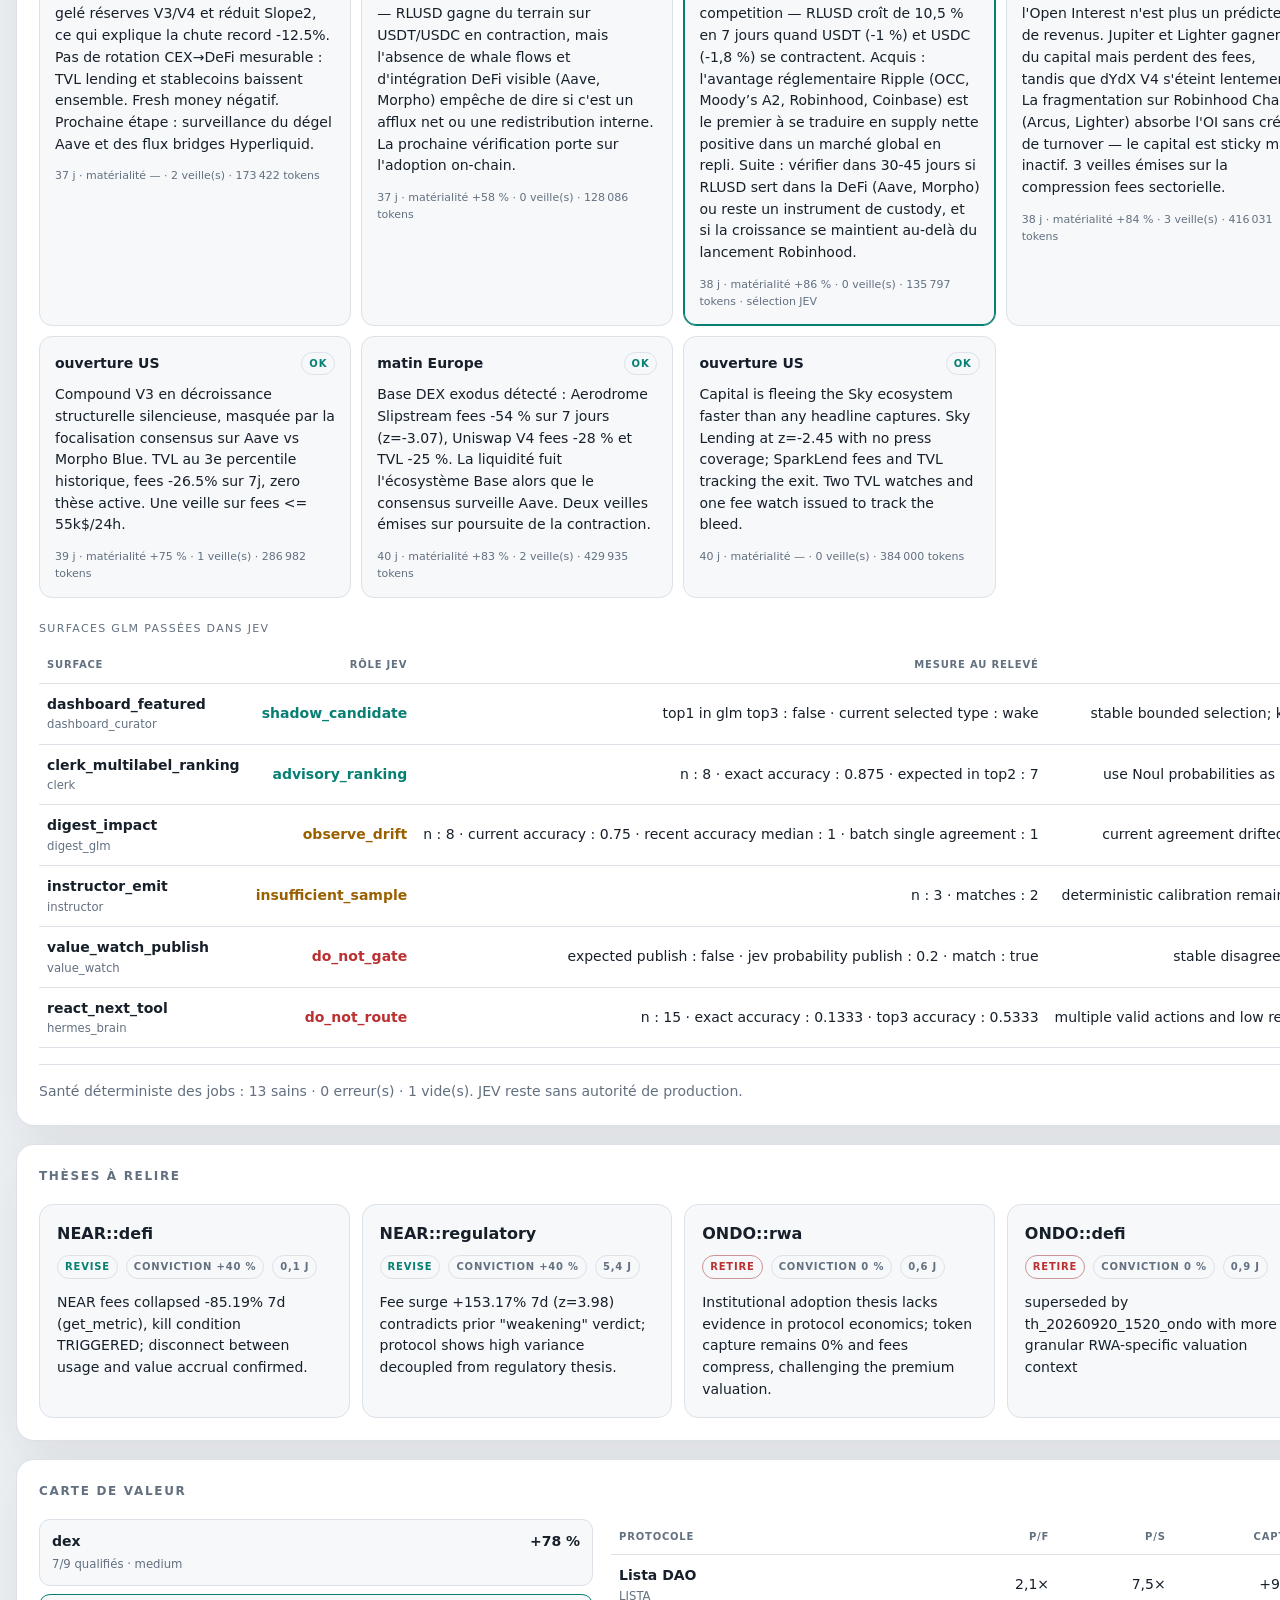
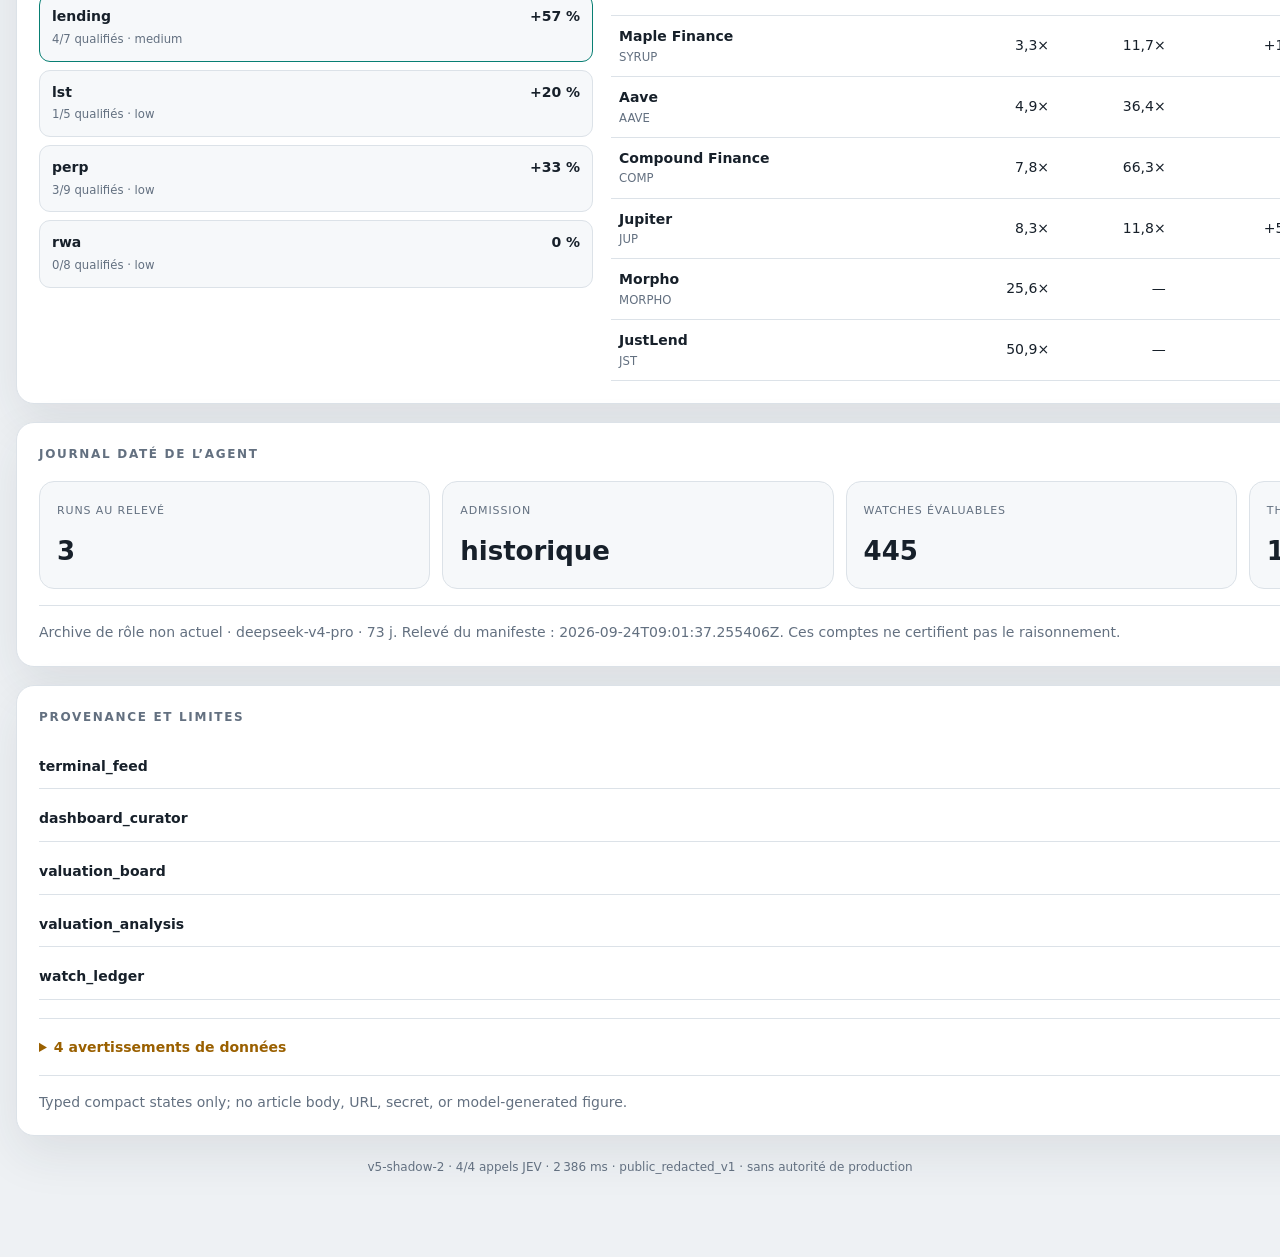
==== commit 52b3c893: "feed: 2026-10-30 08:48 UTC" ====
--- a/v5-shadow.html
+++ b/v5-shadow.html
@@ -1,157 +1,167 @@
-<!doctype html>
-<html lang="fr">
-<head>
-  <meta charset="utf-8">
-  <meta name="viewport" content="width=device-width,initial-scale=1">
-  <meta http-equiv="Content-Security-Policy" content="default-src 'self'; connect-src 'self'; img-src 'self' data:; style-src 'unsafe-inline'; script-src 'unsafe-inline'; base-uri 'none'; form-action 'none'">
-  <meta name="color-scheme" content="dark light">
-  <title>Hermes V5 · JEV shadow</title>
-  <style>
-    :root{--bg:#090b0f;--panel:#11151b;--panel2:#161c24;--line:#28313d;--ink:#f2f5f8;--muted:#8f9baa;--aqua:#68e0cf;--amber:#ffca68;--red:#ff7b7b;--radius:18px;--shadow:0 20px 60px rgba(0,0,0,.28)}
-    @media(prefers-color-scheme:light){:root{--bg:#eef1f4;--panel:#fff;--panel2:#f6f8fa;--line:#dce2e8;--ink:#17202a;--muted:#637080;--aqua:#087f73;--amber:#9a6000;--red:#bb3030;--shadow:0 18px 50px rgba(35,46,58,.09)}}
-    *{box-sizing:border-box}body{margin:0;background:var(--bg);color:var(--ink);font:14px/1.55 Inter,ui-sans-serif,system-ui,-apple-system,"Segoe UI",sans-serif}button{font:inherit}.shell{width:min(1260px,calc(100% - 32px));margin:0 auto 80px}
-    .top{position:sticky;top:0;z-index:5;display:flex;align-items:center;gap:16px;padding:16px 0;background:color-mix(in srgb,var(--bg) 88%,transparent);backdrop-filter:blur(18px);border-bottom:1px solid var(--line)}
-    .brand{font-weight:780;letter-spacing:-.02em;font-size:17px}.brand i{color:var(--aqua);font-style:normal}.shadow{padding:4px 9px;border:1px solid color-mix(in srgb,var(--amber) 54%,var(--line));color:var(--amber);border-radius:99px;font-size:10px;font-weight:850;letter-spacing:.13em}.spacer{flex:1}.asof{color:var(--muted);font-size:12px}.refresh{border:1px solid var(--line);background:var(--panel);color:var(--ink);border-radius:10px;padding:7px 11px;cursor:pointer}.refresh:hover{border-color:var(--aqua)}
-    .intro{padding:54px 0 24px;display:grid;grid-template-columns:1.6fr .8fr;gap:26px;align-items:end}.intro h1{font-size:clamp(34px,6vw,72px);line-height:.98;letter-spacing:-.055em;margin:0;max-width:850px}.intro p{margin:0;color:var(--muted);font-size:15px}.rule{color:var(--amber);font-weight:700}
-    .stack{display:grid;gap:18px}.section{background:var(--panel);border:1px solid var(--line);border-radius:var(--radius);padding:22px;box-shadow:var(--shadow)}.section-head{display:flex;align-items:baseline;justify-content:space-between;gap:12px;margin-bottom:18px}.section h2{font-size:12px;letter-spacing:.14em;text-transform:uppercase;margin:0;color:var(--muted)}.section-head small{color:var(--muted)}
-    .hero{display:grid;grid-template-columns:1.4fr repeat(3,.55fr);gap:14px}.hero-main{min-height:150px;display:flex;flex-direction:column;justify-content:space-between;padding:22px;border-radius:15px;background:linear-gradient(135deg,color-mix(in srgb,var(--aqua) 14%,var(--panel2)),var(--panel2))}.hero-name{font-size:clamp(28px,4vw,48px);font-weight:800;letter-spacing:-.04em}.eyebrow{color:var(--aqua);font-weight:800;font-size:11px;text-transform:uppercase;letter-spacing:.12em}.metric{padding:17px;border:1px solid var(--line);border-radius:15px;background:var(--panel2)}.metric b{display:block;font-size:22px;margin-top:10px}.metric span{color:var(--muted);font-size:11px;text-transform:uppercase;letter-spacing:.08em}
-    .alerts{display:grid;grid-template-columns:repeat(auto-fit,minmax(300px,1fr));gap:12px}.alert{border-left:4px solid var(--red);padding:16px 17px;background:var(--panel2);border-radius:12px}.alert-top{display:flex;justify-content:space-between;gap:8px}.alert h3{margin:0;font-size:17px}.deadline{color:var(--amber);font-size:12px}.equation{font:700 16px/1.35 ui-monospace,SFMono-Regular,Consolas,monospace;margin:16px 0}.note{color:var(--muted)}
-    .investigation{display:grid;grid-template-columns:1.2fr .8fr;gap:18px}.question{font-size:clamp(22px,3vw,34px);line-height:1.18;letter-spacing:-.025em;margin:0}.probe{padding:16px;background:var(--panel2);border-radius:12px}.probe b{display:block;color:var(--aqua);margin-bottom:7px}.evidence{margin-top:16px;padding-top:16px;border-top:1px solid var(--line);color:var(--muted)}
-    .cards{display:grid;grid-template-columns:repeat(auto-fit,minmax(250px,1fr));gap:12px}.card{padding:17px;background:var(--panel2);border:1px solid var(--line);border-radius:14px}.card h3{margin:0 0 9px;font-size:16px}.meta{display:flex;gap:8px;flex-wrap:wrap;margin-bottom:13px}.chip{font-size:10px;font-weight:800;letter-spacing:.08em;text-transform:uppercase;padding:3px 7px;border:1px solid var(--line);border-radius:99px;color:var(--muted)}.chip.hot{color:var(--red);border-color:color-mix(in srgb,var(--red) 45%,var(--line))}.chip.good{color:var(--aqua)}
-    .sector-grid{display:grid;grid-template-columns:.7fr 1.3fr;gap:18px}.sectors{display:grid;gap:8px;align-content:start}.sector{width:100%;text-align:left;border:1px solid var(--line);background:var(--panel2);color:var(--ink);border-radius:11px;padding:11px 12px}.sector.on{border-color:var(--aqua)}.sector b{display:flex;justify-content:space-between}.sector small{color:var(--muted)}table{width:100%;border-collapse:collapse}th,td{text-align:right;padding:10px 8px;border-bottom:1px solid var(--line);white-space:nowrap}th:first-child,td:first-child{text-align:left}th{font-size:10px;text-transform:uppercase;letter-spacing:.08em;color:var(--muted)}td small{display:block;color:var(--muted)}.table-wrap{overflow:auto}
-    .record{display:grid;grid-template-columns:repeat(4,1fr);gap:12px}.record .metric b{font-size:26px}.warnings{margin-top:18px;padding-top:18px;border-top:1px solid var(--line)}.warnings summary{cursor:pointer;color:var(--amber);font-weight:700}.warnings ul{color:var(--muted);padding-left:20px}.sources{display:grid;gap:8px}.source{display:grid;grid-template-columns:1fr auto auto;gap:12px;align-items:center;padding:11px 0;border-bottom:1px solid var(--line)}.ok{color:var(--aqua)}.bad{color:var(--red)}
-    .agent-summary{display:grid;grid-template-columns:repeat(4,1fr);gap:12px;margin-bottom:18px}.wake-grid{display:grid;grid-template-columns:repeat(auto-fit,minmax(280px,1fr));gap:10px}.wake{padding:15px;border:1px solid var(--line);border-radius:13px;background:var(--panel2)}.wake.selected{border-color:var(--aqua);box-shadow:inset 0 0 0 1px var(--aqua)}.wake.failed{border-left:4px solid var(--red)}.wake-head{display:flex;justify-content:space-between;gap:10px;align-items:center;margin-bottom:9px}.wake p{margin:0}.wake .stats{margin-top:12px;color:var(--muted);font-size:11px}.surface-role{font-weight:800}.surface-role[data-role="shadow_candidate"],.surface-role[data-role="advisory_ranking"]{color:var(--aqua)}.surface-role[data-role="do_not_gate"],.surface-role[data-role="do_not_route"]{color:var(--red)}.surface-role[data-role="observe_drift"],.surface-role[data-role="insufficient_sample"]{color:var(--amber)}.agent-alerts{display:grid;gap:8px;margin-bottom:18px}.agent-alert{border-left:4px solid var(--red);background:var(--panel2);padding:12px 14px;border-radius:10px}.subhead{font-size:11px;letter-spacing:.12em;text-transform:uppercase;color:var(--muted);margin:22px 0 10px}
-    .empty,.failure{padding:34px;text-align:center;color:var(--muted)}.failure{border:1px solid var(--red);border-radius:var(--radius);color:var(--red)}footer{margin-top:22px;color:var(--muted);font-size:12px;text-align:center}
-    @media(max-width:820px){.shell{width:min(100% - 20px,1260px)}.intro{grid-template-columns:1fr;padding-top:34px}.hero{grid-template-columns:1fr 1fr}.hero-main{grid-column:1/-1}.investigation,.sector-grid{grid-template-columns:1fr}.record,.agent-summary{grid-template-columns:1fr 1fr}.asof{display:none}.section{padding:16px}}
-    @media(max-width:480px){.hero,.record{grid-template-columns:1fr}.top{gap:8px}.brand{font-size:15px}.intro h1{font-size:40px}.source{grid-template-columns:1fr auto}.source .age{display:none}}
-  </style>
-</head>
-<body>
-  <div class="shell">
-    <header class="top"><div class="brand">Hermes <i>V5</i></div><span class="shadow">JEV SHADOW</span><div class="spacer"></div><span class="asof" id="asof">chargement…</span><button class="refresh" id="refresh" type="button">Actualiser</button></header>
-    <section class="intro"><h1>Une hiérarchie éditoriale décidée, pas des faits réécrits.</h1><p><span class="rule">Aucune autorité de production.</span> JEV classe uniquement des états compacts et résolus. Les alertes, les faits, les seuils et la provenance restent déterministes.</p></section>
-    <main class="stack" id="app" aria-live="polite"><div class="empty">Lecture du manifeste V5…</div></main>
-    <footer id="foot">v5-shadow-2 · vue expérimentale isolée</footer>
-  </div>
-  <script>
-  "use strict";
-  const $=id=>document.getElementById(id);
-  const esc=value=>String(value??"").replace(/[&<>"']/g,char=>({"&":"&amp;","<":"&lt;",">":"&gt;",'"':"&quot;","'":"&#39;"}[char]));
-  const has=value=>value!==null&&value!==undefined&&value!=="";
-  const num=(value,digits=1)=>has(value)&&Number.isFinite(Number(value))?Number(value).toLocaleString("fr-FR",{maximumFractionDigits:digits}):"—";
-  const pct=(value,digits=1)=>has(value)?(Number(value)>0?"+":"")+num(value,digits)+" %":"—";
-  const usd=value=>{if(!has(value)||!Number.isFinite(Number(value)))return "—";const n=Number(value),a=Math.abs(n);if(a>=1e9)return "$"+(n/1e9).toFixed(2)+" Md";if(a>=1e6)return "$"+(n/1e6).toFixed(1)+" M";if(a>=1e3)return "$"+(n/1e3).toFixed(1)+" k";return "$"+n.toFixed(0)};
-  const ago=iso=>{const time=new Date(iso).getTime();if(!Number.isFinite(time))return "—";const min=Math.max(0,(Date.now()-time)/60000);return min<2?"à l’instant":min<60?Math.round(min)+" min":min<1440?Math.round(min/60)+" h":Math.round(min/1440)+" j"};
-  const section=(id,title,body,detail="")=>'<section class="section" id="'+esc(id)+'"><div class="section-head"><h2>'+esc(title)+'</h2><small>'+esc(detail)+'</small></div>'+body+'</section>';
-  const emphasis=value=>value?"priorité "+value:"";
-
-  function renderHero(data){
-    const hero=data.hero||{},item=hero.item||{};
-    if(hero.mode!=="selected"||!item.canonical_id)return section("hero","Signal principal",'<div class="empty">Aucun candidat ne franchit le seuil de matérialité.</div>');
-    const body='<div class="hero"><div class="hero-main"><div><div class="eyebrow">'+esc(item.kind||"signal")+" · "+esc(item.sector||"non classé")+'</div><div class="hero-name">'+esc(item.name||item.canonical_id)+'</div></div><div class="note">'+esc(item.canonical_id)+" · matérialité "+pct((hero.materiality_probability||0)*100,0)+'</div></div><div class="metric"><span>TVL</span><b>'+usd(item.tvl_usd)+'</b></div><div class="metric"><span>variation 24 h</span><b>'+pct(item.change_1d_pct)+'</b></div><div class="metric"><span>variation 7 j</span><b>'+pct(item.change_7d_pct)+"</b></div></div>";
-    return section("hero","Signal principal",body,"seuil auto "+pct((hero.policy?.auto_threshold||0)*100,0));
-  }
-
-  function alertEquation(comparison){
-    if(comparison?.type==="delta_pct")return "Δ observé "+pct(comparison.observed_delta_pct,2)+" · seuil "+pct(comparison.threshold_pct,1)+'<br><span class="note">'+usd(comparison.baseline_value)+" → "+usd(comparison.current_metric_value)+"</span>";
-    return usd(comparison?.current_value)+" "+esc(comparison?.operator||"")+" "+usd(comparison?.threshold_value);
-  }
-  function renderAlerts(data){
-    const block=data.deterministic_alerts||{},items=Array.isArray(block.items)?block.items:[];
-    const cards=items.map(item=>'<article class="alert"><div class="alert-top"><h3>'+esc(item.entity)+" · "+esc(item.metric)+'</h3><span class="deadline">échéance '+esc(item.deadline||"—")+'</span></div><div class="equation">'+alertEquation(item.comparison)+'</div><div class="note">'+esc(item.why||"")+"</div></article>").join("");
-    return section("deterministic_alerts","Alertes déterministes",items.length?'<div class="alerts">'+cards+"</div>":'<div class="empty">Aucun seuil déterministe franchi.</div>',items.length+" must-show");
-  }
-
-  function renderInvestigation(data){
-    const block=data.investigation||{},episode=block.episode||{};
-    if(block.display===false||!episode.canonical_id)return section("investigation","Enquête",'<div class="empty">Aucune enquête retenue.</div>');
-    const body='<div class="investigation"><div><div class="eyebrow">'+esc(episode.priority||"priorité")+'</div><p class="question">'+esc(episode.question||"Question absente")+'</p><div class="evidence"><b>Dernier élément</b><br>'+esc(episode.fresh_evidence?.note||"Aucune preuve fraîche")+'</div></div><div class="probe"><b>Prochaine vérification</b>'+esc(episode.next_probe||"Non définie")+'<div class="evidence">'+esc(episode.canonical_id)+" · "+num(episode.touches,0)+" passages · touchée "+ago(episode.last_touched)+"</div></div></div>";
-    return section("investigation","Enquête active",body,emphasis(block.emphasis)+" · p "+pct((block.include_probability||0)*100,0));
-  }
-
-  function renderTheses(data){
-    const block=data.theses||{},items=Array.isArray(block.items)?block.items.slice(0,6):[];
-    const cards=items.map(item=>'<article class="card"><h3>'+esc(item.canonical_id)+'</h3><div class="meta"><span class="chip '+(item.verdict==="retire"?"hot":"good")+'">'+esc(item.verdict||"?")+'</span><span class="chip">conviction '+pct((item.conviction||0)*100,0)+'</span><span class="chip">'+num(item.age_d,1)+' j</span></div><div>'+esc(item.trigger||"Aucun déclencheur")+"</div></article>").join("");
-    return section("theses","Thèses à relire",items.length?'<div class="cards">'+cards+"</div>":'<div class="empty">Aucune thèse retenue.</div>',emphasis(block.emphasis)+" · "+items.length+"/"+num(block.candidate_count,0));
-  }
-
-  function protocolTable(sector){
-    const rows=(sector?.protocols||[]).slice(0,8).map(protocol=>"<tr><td><b>"+esc(protocol.name||protocol.canonical_id)+"</b><small>"+esc(protocol.symbol||"")+"</small></td><td>"+(has(protocol.pf)?num(protocol.pf,1)+"×":"—")+"</td><td>"+(has(protocol.ps)?num(protocol.ps,1)+"×":"—")+"</td><td>"+pct(protocol.capture_pct,1)+"</td><td>"+pct(protocol.base_change_7d_pct,1)+'</td><td class="'+(protocol.quality_pass?"ok":"bad")+'">'+(protocol.quality_pass?"qualifié":"incomplet")+"</td></tr>").join("");
-    return '<div class="table-wrap"><table><thead><tr><th>Protocole</th><th>P/F</th><th>P/S</th><th>capture</th><th>base 7 j</th><th>qualité</th></tr></thead><tbody>'+(rows||'<tr><td colspan="6">aucun protocole</td></tr>')+"</tbody></table></div>";
-  }
-  function renderValueMap(data){
-    const block=data.value_map||{},sectors=Array.isArray(block.sectors)?block.sectors:[];
-    if(!sectors.length)return section("value_map","Carte de valeur",'<div class="empty">Aucun secteur disponible.</div>');
-    const chosen=sectors.find(item=>item.canonical_id===block.featured_sector_id)||sectors[0];
-    const buttons=sectors.map(item=>'<button class="sector '+(item.canonical_id===chosen.canonical_id?"on":"")+'" type="button" data-sector="'+esc(item.canonical_id)+'"><b><span>'+esc(item.sector)+"</span><span>"+pct(item.reliability_score*100,0)+"</span></b><small>"+num(item.quality_count,0)+"/"+num(item.protocol_count,0)+" qualifiés · "+esc(item.reliability_band)+"</small></button>").join("");
-    return section("value_map","Carte de valeur",'<div class="sector-grid"><div class="sectors" id="sector-buttons">'+buttons+'</div><div id="sector-table">'+protocolTable(chosen)+"</div></div>",emphasis(block.emphasis)+" · aucun signal directionnel");
-  }
-
-  function renderAgentRecord(data){
-    const record=data.agent_record||{},last=record.last_run||{},watch=record.watches||{},theses=record.theses||{};
-    const body='<div class="record"><div class="metric"><span>runs aujourd’hui</span><b>'+num(record.runs_today,0)+'</b></div><div class="metric"><span>discipline dernier run</span><b>'+pct(last.discipline,0)+'</b></div><div class="metric"><span>watches évaluables</span><b>'+num(watch.evaluable,0)+'</b></div><div class="metric"><span>thèses dormantes</span><b>'+num(theses.dormant,0)+'</b></div></div><div class="evidence">Dernier run '+esc(last.tier||"?")+" · "+esc(last.mode||"?")+" · "+esc(last.model||"?")+" · "+ago(last.ts)+" · R2 "+(last.r2_pass?"pass":"non confirmé")+". Déchet d’émission watches : "+pct(watch.waste?.rate,1)+".</div>";
-    return section("agent_record","Journal de l’agent",body,"source déterministe");
-  }
-
-  function evidenceText(evidence){
-    if(!evidence||typeof evidence!=="object")return "—";
-    return Object.entries(evidence).map(([key,value])=>key.replaceAll("_"," ")+" : "+(value===null||value===undefined?"—":String(value))).join(" · ");
-  }
-  function renderAgentObservatory(data){
-    const kimi=data?.kimi_wakes||{},jobs=data?.glm_jobs||{},selection=kimi.selection||{};
-    const wakes=Array.isArray(kimi.items)?kimi.items.slice(0,8):[];
-    const alerts=Array.isArray(kimi.mandatory_alerts)?kimi.mandatory_alerts:[];
-    const health=kimi.health_counts||{},jobHealth=jobs.health_counts||{};
-    const summary='<div class="agent-summary"><div class="metric"><span>modèle de réveil</span><b>'+esc(kimi.model||"—")+'</b></div><div class="metric"><span>réveils valides</span><b>'+num(health.ok||0,0)+' / '+num(kimi.recent_count||0,0)+'</b></div><div class="metric"><span>jobs LLM suivis</span><b>'+num(jobs.job_count||0,0)+'</b></div><div class="metric"><span>batterie JEV</span><b>'+num(jobs.latest_battery?.ok||0,0)+' / '+num(jobs.latest_battery?.calls||0,0)+'</b></div></div>';
-    const alertHtml=alerts.length?'<div class="agent-alerts">'+alerts.slice(0,5).map(item=>'<div class="agent-alert"><b>'+esc(item.label||"réveil Kimi")+' · '+esc(item.status||item.health)+'</b><div class="note">'+esc(item.reason||"échec sans sortie consommable")+' · '+num(item.tokens_in,0)+' tokens in · '+num(item.wall_s,0)+' s</div></div>').join("")+'</div>':"";
-    const wakeHtml=wakes.map(item=>{const selected=item.ts===selection.selected_ts;const failed=item.health==="failed"||item.health==="stale_incomplete";return '<article class="wake '+(selected?"selected ":"")+(failed?"failed":"")+'"><div class="wake-head"><b>'+esc(item.label||"réveil")+'</b><span class="chip '+(item.health==="ok"?"good":failed?"hot":"")+'">'+esc(item.health||item.status)+'</span></div><p>'+(item.summary?esc(item.summary):'<span class="note">aucune synthèse consommable</span>')+'</p><div class="stats">'+ago(item.ts)+' · matérialité '+(has(item.jev_materiality)?pct(item.jev_materiality*100,0):"—")+' · '+num(item.watch_count,0)+' veille(s) · '+num(item.tokens_in,0)+' tokens'+(selected?" · sélection JEV":"")+'</div></article>'}).join("");
-    const surfaces=Array.isArray(jobs.jev_surfaces)?jobs.jev_surfaces:[];
-    const surfaceRows=surfaces.map(item=>'<tr><td><b>'+esc(item.surface)+'</b><small>'+esc(item.job)+'</small></td><td><span class="surface-role" data-role="'+esc(item.jev_role)+'">'+esc(item.jev_role)+'</span></td><td>'+esc(evidenceText(item.evidence))+'</td><td>'+esc(item.reason||"")+'</td></tr>').join("");
-    const body=summary+alertHtml+'<div class="subhead">Réveils Kimi récents</div><div class="wake-grid">'+(wakeHtml||'<div class="empty">aucun réveil</div>')+'</div><div class="subhead">Surfaces GLM passées dans JEV</div><div class="table-wrap"><table><thead><tr><th>Surface</th><th>Rôle JEV</th><th>Mesure fraîche</th><th>Décision de câblage</th></tr></thead><tbody>'+surfaceRows+'</tbody></table></div><div class="evidence">Santé déterministe des jobs : '+num(jobHealth.healthy||0,0)+' sains · '+num(jobHealth.error||0,0)+' erreur(s) · '+num(jobHealth.empty||0,0)+' vide(s). JEV reste sans autorité de production.</div>';
-    return section("agent_observatory","Brain Kimi & moulinette JEV",body,"sélection shadow · échecs toujours visibles");
-  }
-
-  function renderProvenance(data){
-    const provenance=data.provenance||{},sources=Array.isArray(provenance.sources)?provenance.sources:[],warnings=Array.isArray(data.data_warnings)?data.data_warnings:[];
-    const rows=sources.map(source=>'<div class="source"><div><b>'+esc(source.id)+'</b>'+(source.path?'<div class="note">'+esc(source.path)+"</div>":"")+'</div><span class="age">'+num(source.age_min,1)+' min</span><span class="'+(source.valid?"ok":"bad")+'">'+(source.valid?"valide":"invalide")+"</span></div>").join("");
-    const list=warnings.map(item=>"<li>"+esc(item)+"</li>").join("")||"<li>aucun</li>";
-    const body='<div class="sources">'+(rows||'<div class="empty">Aucune source déclarée.</div>')+'</div><details class="warnings"><summary>'+warnings.length+" avertissement"+(warnings.length===1?"":"s")+' de données</summary><ul>'+list+'</ul></details><div class="evidence">'+esc(provenance.input_contract||"")+"</div>";
-    return section("provenance","Provenance et limites",body,data.publication?.profile?"projection publique expurgée":"trace séparée · "+esc(provenance.audit_trace||"non déclarée"));
-  }
-
-  const renderers={hero:renderHero,deterministic_alerts:renderAlerts,investigation:renderInvestigation,theses:renderTheses,value_map:renderValueMap,agent_record:renderAgentRecord,provenance:renderProvenance};
-  let current=null,currentAgent=null;
-  function validate(data){
-    if(!data||data.schema_version!=="v5-shadow-2")throw new Error("schéma inattendu: "+(data?.schema_version??"absent"));
-    if(data.mode!=="shadow_only_no_production_authority")throw new Error("le manifeste n’est pas en mode shadow");
-    ["deterministic_alerts","agent_record","provenance"].forEach(key=>{if(!data.layout?.section_order?.includes(key))throw new Error("section obligatoire absente: "+key)});
-  }
-  function wireSectors(data){
-    const sectors=data.value_map?.sectors||[];
-    $("sector-buttons")?.addEventListener("click",event=>{const button=event.target.closest("[data-sector]");if(!button)return;const chosen=sectors.find(item=>item.canonical_id===button.dataset.sector);if(!chosen)return;document.querySelectorAll("[data-sector]").forEach(item=>item.classList.toggle("on",item===button));$("sector-table").innerHTML=protocolTable(chosen)});
-  }
-  function boot(data,agentData){
-    validate(data);current=data;currentAgent=agentData||null;
-    const declared=data.layout.section_order.filter((item,index,array)=>renderers[item]&&array.indexOf(item)===index);
-    ["deterministic_alerts","agent_record","provenance"].forEach(key=>{if(!declared.includes(key))declared.push(key)});
-    const rendered=declared.map(key=>({key,html:renderers[key](data)}));
-    if(currentAgent?.schema_version==="jev-agent-shadow-1"){
-      const index=Math.max(0,rendered.findIndex(item=>item.key==="investigation")+1);
-      rendered.splice(index,0,{key:"agent_observatory",html:renderAgentObservatory(currentAgent)});
-    }
-    $("app").innerHTML=rendered.map(item=>item.html).join("");
-    $("asof").textContent="généré "+ago(data.generated_at);
-    const summary=data.decision_summary||{};
-    $("foot").textContent=data.schema_version+" · "+(summary.calls_ok??0)+"/"+(summary.calls??0)+" appels JEV · "+num(summary.latency_ms_total,0)+" ms · "+(data.publication?.profile||"shadow privé")+" · sans autorité de production";
-    wireSectors(data);
-  }
-  async function load(){
-    $("refresh").disabled=true;
-    try{const stamp=Date.now();const response=await fetch("v5-content-shadow.json?t="+stamp,{cache:"no-store"});if(!response.ok)throw new Error("HTTP "+response.status);const agentResponse=await fetch("v5-agent-shadow.json?t="+stamp,{cache:"no-store"}).catch(()=>null);const agentData=agentResponse?.ok?await agentResponse.json():null;boot(await response.json(),agentData)}
-    catch(error){if(!current)$("app").innerHTML='<div class="failure"><b>Manifeste shadow indisponible</b><br>'+esc(error.message)+"</div>";console.error(error)}
-    finally{$("refresh").disabled=false}
-  }
-  $("refresh").addEventListener("click",load);load();setInterval(()=>{if(!document.hidden)load()},5*60*1000);
-  </script>
-</body>
-</html>
+<!doctype html>
+<html lang="fr">
+<head>
+  <meta charset="utf-8">
+  <meta name="viewport" content="width=device-width,initial-scale=1">
+  <meta http-equiv="Content-Security-Policy" content="default-src 'self'; connect-src 'self'; img-src 'self' data:; style-src 'unsafe-inline'; script-src 'unsafe-inline'; base-uri 'none'; form-action 'none'">
+  <meta name="color-scheme" content="dark light">
+  <title>Hermes V5 · JEV shadow</title>
+  <style>
+    :root{--bg:#090b0f;--panel:#11151b;--panel2:#161c24;--line:#28313d;--ink:#f2f5f8;--muted:#8f9baa;--aqua:#68e0cf;--amber:#ffca68;--red:#ff7b7b;--radius:18px;--shadow:0 20px 60px rgba(0,0,0,.28)}
+    @media(prefers-color-scheme:light){:root{--bg:#eef1f4;--panel:#fff;--panel2:#f6f8fa;--line:#dce2e8;--ink:#17202a;--muted:#637080;--aqua:#087f73;--amber:#9a6000;--red:#bb3030;--shadow:0 18px 50px rgba(35,46,58,.09)}}
+    *{box-sizing:border-box}body{margin:0;background:var(--bg);color:var(--ink);font:14px/1.55 Inter,ui-sans-serif,system-ui,-apple-system,"Segoe UI",sans-serif}button{font:inherit}.shell{width:min(1260px,calc(100% - 32px));margin:0 auto 80px}
+    .top{position:sticky;top:0;z-index:5;display:flex;align-items:center;gap:16px;padding:16px 0;background:color-mix(in srgb,var(--bg) 88%,transparent);backdrop-filter:blur(18px);border-bottom:1px solid var(--line)}
+    .brand{font-weight:780;letter-spacing:-.02em;font-size:17px}.brand i{color:var(--aqua);font-style:normal}.shadow{padding:4px 9px;border:1px solid color-mix(in srgb,var(--amber) 54%,var(--line));color:var(--amber);border-radius:99px;font-size:10px;font-weight:850;letter-spacing:.13em}.spacer{flex:1}.asof{color:var(--muted);font-size:12px}.refresh{border:1px solid var(--line);background:var(--panel);color:var(--ink);border-radius:10px;padding:7px 11px;cursor:pointer}.refresh:hover{border-color:var(--aqua)}
+    .intro{padding:54px 0 24px;display:grid;grid-template-columns:1.6fr .8fr;gap:26px;align-items:end}.intro h1{font-size:clamp(34px,6vw,72px);line-height:.98;letter-spacing:-.055em;margin:0;max-width:850px}.intro p{margin:0;color:var(--muted);font-size:15px}.rule{color:var(--amber);font-weight:700}
+    .stack{display:grid;gap:18px}.section{background:var(--panel);border:1px solid var(--line);border-radius:var(--radius);padding:22px;box-shadow:var(--shadow)}.section-head{display:flex;align-items:baseline;justify-content:space-between;gap:12px;margin-bottom:18px}.section h2{font-size:12px;letter-spacing:.14em;text-transform:uppercase;margin:0;color:var(--muted)}.section-head small{color:var(--muted)}
+    .hero{display:grid;grid-template-columns:1.4fr repeat(3,.55fr);gap:14px}.hero-main{min-height:150px;display:flex;flex-direction:column;justify-content:space-between;padding:22px;border-radius:15px;background:linear-gradient(135deg,color-mix(in srgb,var(--aqua) 14%,var(--panel2)),var(--panel2))}.hero-name{font-size:clamp(28px,4vw,48px);font-weight:800;letter-spacing:-.04em}.eyebrow{color:var(--aqua);font-weight:800;font-size:11px;text-transform:uppercase;letter-spacing:.12em}.metric{padding:17px;border:1px solid var(--line);border-radius:15px;background:var(--panel2)}.metric b{display:block;font-size:22px;margin-top:10px}.metric span{color:var(--muted);font-size:11px;text-transform:uppercase;letter-spacing:.08em}
+    .alerts{display:grid;grid-template-columns:repeat(auto-fit,minmax(300px,1fr));gap:12px}.alert{border-left:4px solid var(--red);padding:16px 17px;background:var(--panel2);border-radius:12px}.alert-top{display:flex;justify-content:space-between;gap:8px}.alert h3{margin:0;font-size:17px}.deadline{color:var(--amber);font-size:12px}.equation{font:700 16px/1.35 ui-monospace,SFMono-Regular,Consolas,monospace;margin:16px 0}.note{color:var(--muted)}
+    .investigation{display:grid;grid-template-columns:1.2fr .8fr;gap:18px}.question{font-size:clamp(22px,3vw,34px);line-height:1.18;letter-spacing:-.025em;margin:0}.probe{padding:16px;background:var(--panel2);border-radius:12px}.probe b{display:block;color:var(--aqua);margin-bottom:7px}.evidence{margin-top:16px;padding-top:16px;border-top:1px solid var(--line);color:var(--muted)}
+    .cards{display:grid;grid-template-columns:repeat(auto-fit,minmax(250px,1fr));gap:12px}.card{padding:17px;background:var(--panel2);border:1px solid var(--line);border-radius:14px}.card h3{margin:0 0 9px;font-size:16px}.meta{display:flex;gap:8px;flex-wrap:wrap;margin-bottom:13px}.chip{font-size:10px;font-weight:800;letter-spacing:.08em;text-transform:uppercase;padding:3px 7px;border:1px solid var(--line);border-radius:99px;color:var(--muted)}.chip.hot{color:var(--red);border-color:color-mix(in srgb,var(--red) 45%,var(--line))}.chip.good{color:var(--aqua)}
+    .sector-grid{display:grid;grid-template-columns:.7fr 1.3fr;gap:18px}.sectors{display:grid;gap:8px;align-content:start}.sector{width:100%;text-align:left;border:1px solid var(--line);background:var(--panel2);color:var(--ink);border-radius:11px;padding:11px 12px}.sector.on{border-color:var(--aqua)}.sector b{display:flex;justify-content:space-between}.sector small{color:var(--muted)}table{width:100%;border-collapse:collapse}th,td{text-align:right;padding:10px 8px;border-bottom:1px solid var(--line);white-space:nowrap}th:first-child,td:first-child{text-align:left}th{font-size:10px;text-transform:uppercase;letter-spacing:.08em;color:var(--muted)}td small{display:block;color:var(--muted)}.table-wrap{overflow:auto}
+    .record{display:grid;grid-template-columns:repeat(4,1fr);gap:12px}.record .metric b{font-size:26px}.warnings{margin-top:18px;padding-top:18px;border-top:1px solid var(--line)}.warnings summary{cursor:pointer;color:var(--amber);font-weight:700}.warnings ul{color:var(--muted);padding-left:20px}.sources{display:grid;gap:8px}.source{display:grid;grid-template-columns:1fr auto auto;gap:12px;align-items:center;padding:11px 0;border-bottom:1px solid var(--line)}.ok{color:var(--aqua)}.bad{color:var(--red)}
+    .agent-summary{display:grid;grid-template-columns:repeat(4,1fr);gap:12px;margin-bottom:18px}.wake-grid{display:grid;grid-template-columns:repeat(auto-fit,minmax(280px,1fr));gap:10px}.wake{padding:15px;border:1px solid var(--line);border-radius:13px;background:var(--panel2)}.wake.selected{border-color:var(--aqua);box-shadow:inset 0 0 0 1px var(--aqua)}.wake.failed{border-left:4px solid var(--red)}.wake-head{display:flex;justify-content:space-between;gap:10px;align-items:center;margin-bottom:9px}.wake p{margin:0}.wake .stats{margin-top:12px;color:var(--muted);font-size:11px}.surface-role{font-weight:800}.surface-role[data-role="shadow_candidate"],.surface-role[data-role="advisory_ranking"]{color:var(--aqua)}.surface-role[data-role="do_not_gate"],.surface-role[data-role="do_not_route"]{color:var(--red)}.surface-role[data-role="observe_drift"],.surface-role[data-role="insufficient_sample"]{color:var(--amber)}.agent-alerts{display:grid;gap:8px;margin-bottom:18px}.agent-alert{border-left:4px solid var(--red);background:var(--panel2);padding:12px 14px;border-radius:10px}.subhead{font-size:11px;letter-spacing:.12em;text-transform:uppercase;color:var(--muted);margin:22px 0 10px}
+    .empty,.failure{padding:34px;text-align:center;color:var(--muted)}.failure{border:1px solid var(--red);border-radius:var(--radius);color:var(--red)}footer{margin-top:22px;color:var(--muted);font-size:12px;text-align:center}
+    @media(max-width:820px){.shell{width:min(100% - 20px,1260px)}.intro{grid-template-columns:1fr;padding-top:34px}.hero{grid-template-columns:1fr 1fr}.hero-main{grid-column:1/-1}.investigation,.sector-grid{grid-template-columns:1fr}.record,.agent-summary{grid-template-columns:1fr 1fr}.asof{display:none}.section{padding:16px}}
+    @media(max-width:480px){.hero,.record{grid-template-columns:1fr}.top{gap:8px}.brand{font-size:15px}.intro h1{font-size:40px}.source{grid-template-columns:1fr auto}.source .age{display:none}}
+  </style>
+</head>
+<body>
+  <div class="shell">
+    <header class="top"><div class="brand">Hermes <i>V5</i></div><span class="shadow">JEV SHADOW</span><div class="spacer"></div><span class="asof" id="asof">chargement…</span><button class="refresh" id="refresh" type="button">Actualiser</button></header>
+    <section class="intro"><h1>Une hiérarchie éditoriale décidée, pas des faits réécrits.</h1><p><span class="rule">Aucune autorité de production.</span> JEV classe uniquement des états compacts et résolus. Les alertes, les faits, les seuils et la provenance restent déterministes.</p></section>
+    <main class="stack" id="app" aria-live="polite"><div class="empty">Lecture du manifeste V5…</div></main>
+    <footer id="foot">v5-shadow-2 · vue expérimentale isolée</footer>
+  </div>
+  <script>
+  "use strict";
+  const $=id=>document.getElementById(id);
+  const esc=value=>String(value??"").replace(/[&<>"']/g,char=>({"&":"&amp;","<":"&lt;",">":"&gt;",'"':"&quot;","'":"&#39;"}[char]));
+  const has=value=>value!==null&&value!==undefined&&value!=="";
+  const num=(value,digits=1)=>has(value)&&Number.isFinite(Number(value))?Number(value).toLocaleString("fr-FR",{maximumFractionDigits:digits}):"—";
+  const pct=(value,digits=1)=>has(value)?(Number(value)>0?"+":"")+num(value,digits)+" %":"—";
+  const usd=value=>{if(!has(value)||!Number.isFinite(Number(value)))return "—";const n=Number(value),a=Math.abs(n);if(a>=1e9)return "$"+(n/1e9).toFixed(2)+" Md";if(a>=1e6)return "$"+(n/1e6).toFixed(1)+" M";if(a>=1e3)return "$"+(n/1e3).toFixed(1)+" k";return "$"+n.toFixed(0)};
+  const ago=iso=>{const time=new Date(iso).getTime();if(!Number.isFinite(time))return "—";const min=Math.max(0,(Date.now()-time)/60000);return min<2?"à l’instant":min<60?Math.round(min)+" min":min<1440?Math.round(min/60)+" h":Math.round(min/1440)+" j"};
+  const section=(id,title,body,detail="")=>'<section class="section" id="'+esc(id)+'"><div class="section-head"><h2>'+esc(title)+'</h2><small>'+esc(detail)+'</small></div>'+body+'</section>';
+  const emphasis=value=>value?"priorité "+value:"";
+
+  function renderHero(data){
+    const hero=data.hero||{},item=hero.item||{};
+    if(hero.mode!=="selected"||!item.canonical_id)return section("hero","Signal principal",'<div class="empty">Aucun candidat ne franchit le seuil de matérialité.</div>');
+    const body='<div class="hero"><div class="hero-main"><div><div class="eyebrow">'+esc(item.kind||"signal")+" · "+esc(item.sector||"non classé")+'</div><div class="hero-name">'+esc(item.name||item.canonical_id)+'</div></div><div class="note">'+esc(item.canonical_id)+" · matérialité "+pct((hero.materiality_probability||0)*100,0)+'</div></div><div class="metric"><span>TVL</span><b>'+usd(item.tvl_usd)+'</b></div><div class="metric"><span>variation 24 h</span><b>'+pct(item.change_1d_pct)+'</b></div><div class="metric"><span>variation 7 j</span><b>'+pct(item.change_7d_pct)+"</b></div></div>";
+    return section("hero","Signal principal",body,"seuil auto "+pct((hero.policy?.auto_threshold||0)*100,0));
+  }
+
+  function alertEquation(comparison){
+    if(comparison?.type==="delta_pct")return "Δ observé "+pct(comparison.observed_delta_pct,2)+" · seuil "+pct(comparison.threshold_pct,1)+'<br><span class="note">'+usd(comparison.baseline_value)+" → "+usd(comparison.current_metric_value)+"</span>";
+    return usd(comparison?.current_value)+" "+esc(comparison?.operator||"")+" "+usd(comparison?.threshold_value);
+  }
+  function renderAlerts(data){
+    const block=data.deterministic_alerts||{},items=Array.isArray(block.items)?block.items:[];
+    const cards=items.map(item=>'<article class="alert"><div class="alert-top"><h3>'+esc(item.entity)+" · "+esc(item.metric)+'</h3><span class="deadline">échéance '+esc(item.deadline||"—")+'</span></div><div class="equation">'+alertEquation(item.comparison)+'</div><div class="note">'+esc(item.why||"")+"</div></article>").join("");
+    return section("deterministic_alerts","Alertes déterministes",items.length?'<div class="alerts">'+cards+"</div>":'<div class="empty">Aucun seuil déterministe franchi.</div>',items.length+" must-show");
+  }
+
+  function renderInvestigation(data){
+    const block=data.investigation||{},episode=block.episode||{};
+    if(block.display===false||!episode.canonical_id)return section("investigation","Enquête",'<div class="empty">Aucune enquête retenue.</div>');
+    const body='<div class="investigation"><div><div class="eyebrow">'+esc(episode.priority||"priorité")+'</div><p class="question">'+esc(episode.question||"Question absente")+'</p><div class="evidence"><b>Dernier élément</b><br>'+esc(episode.fresh_evidence?.note||"Aucune preuve fraîche")+'</div></div><div class="probe"><b>Prochaine vérification</b>'+esc(episode.next_probe||"Non définie")+'<div class="evidence">'+esc(episode.canonical_id)+" · "+num(episode.touches,0)+" passages · touchée "+ago(episode.last_touched)+"</div></div></div>";
+    return section("investigation","Enquête retenue au relevé",body,emphasis(block.emphasis)+" · p "+pct((block.include_probability||0)*100,0));
+  }
+
+  function renderTheses(data){
+    const block=data.theses||{},items=Array.isArray(block.items)?block.items.slice(0,6):[];
+    const cards=items.map(item=>'<article class="card"><h3>'+esc(item.canonical_id)+'</h3><div class="meta"><span class="chip '+(item.verdict==="retire"?"hot":"good")+'">'+esc(item.verdict||"?")+'</span><span class="chip">conviction '+pct((item.conviction||0)*100,0)+'</span><span class="chip">'+num(item.age_d,1)+' j</span></div><div>'+esc(item.trigger||"Aucun déclencheur")+"</div></article>").join("");
+    return section("theses","Thèses à relire",items.length?'<div class="cards">'+cards+"</div>":'<div class="empty">Aucune thèse retenue.</div>',emphasis(block.emphasis)+" · "+items.length+"/"+num(block.candidate_count,0));
+  }
+
+  function protocolTable(sector){
+    const rows=(sector?.protocols||[]).slice(0,8).map(protocol=>"<tr><td><b>"+esc(protocol.name||protocol.canonical_id)+"</b><small>"+esc(protocol.symbol||"")+"</small></td><td>"+(has(protocol.pf)?num(protocol.pf,1)+"×":"—")+"</td><td>"+(has(protocol.ps)?num(protocol.ps,1)+"×":"—")+"</td><td>"+pct(protocol.capture_pct,1)+"</td><td>"+pct(protocol.base_change_7d_pct,1)+'</td><td class="'+(protocol.quality_pass?"ok":"bad")+'">'+(protocol.quality_pass?"qualifié":"incomplet")+"</td></tr>").join("");
+    return '<div class="table-wrap"><table><thead><tr><th>Protocole</th><th>P/F</th><th>P/S</th><th>capture</th><th>base 7 j</th><th>qualité</th></tr></thead><tbody>'+(rows||'<tr><td colspan="6">aucun protocole</td></tr>')+"</tbody></table></div>";
+  }
+  function renderValueMap(data){
+    const block=data.value_map||{},sectors=Array.isArray(block.sectors)?block.sectors:[];
+    if(!sectors.length)return section("value_map","Carte de valeur",'<div class="empty">Aucun secteur disponible.</div>');
+    const chosen=sectors.find(item=>item.canonical_id===block.featured_sector_id)||sectors[0];
+    const buttons=sectors.map(item=>'<button class="sector '+(item.canonical_id===chosen.canonical_id?"on":"")+'" type="button" data-sector="'+esc(item.canonical_id)+'"><b><span>'+esc(item.sector)+"</span><span>"+pct(item.reliability_score*100,0)+"</span></b><small>"+num(item.quality_count,0)+"/"+num(item.protocol_count,0)+" qualifiés · "+esc(item.reliability_band)+"</small></button>").join("");
+    return section("value_map","Carte de valeur",'<div class="sector-grid"><div class="sectors" id="sector-buttons">'+buttons+'</div><div id="sector-table">'+protocolTable(chosen)+"</div></div>",emphasis(block.emphasis)+" · aucun signal directionnel");
+  }
+
+  function renderAgentRecord(data){
+    const record=data.agent_record||{},last=record.last_run||{},watch=record.watches||{},theses=record.theses||{};
+    const primary=last.role==="primary_research";
+    const body='<div class="record"><div class="metric"><span>runs au relevé</span><b>'+num(record.runs_today,0)+'</b></div><div class="metric"><span>admission</span><b>'+esc(primary?(last.admission||"inconnue"):"historique")+'</b></div><div class="metric"><span>watches évaluables</span><b>'+num(watch.evaluable,0)+'</b></div><div class="metric"><span>thèses dormantes</span><b>'+num(theses.dormant,0)+'</b></div></div><div class="evidence">'+(primary?"Recherche principale":"Archive de rôle non actuel")+' · '+esc(last.model||"modèle inconnu")+' · '+ago(last.ts)+'. Relevé du manifeste : '+esc(data.generated_at||"date inconnue")+'. Ces comptes ne certifient pas le raisonnement.</div>';
+    return section("agent_record","Journal daté de l’agent",body,"source déterministe · historique conservé");
+  }
+
+  function evidenceText(evidence){
+    if(!evidence||typeof evidence!=="object")return "—";
+    return Object.entries(evidence).map(([key,value])=>key.replaceAll("_"," ")+" : "+(value===null||value===undefined?"—":String(value))).join(" · ");
+  }
+  function renderAgentObservatory(data){
+    const kimi=data?.kimi_wakes||{},jobs=data?.glm_jobs||{},selection=kimi.selection||{};
+    const wakes=Array.isArray(kimi.items)?kimi.items.slice(0,8):[];
+    const alerts=Array.isArray(kimi.mandatory_alerts)?kimi.mandatory_alerts:[];
+    const health=kimi.health_counts||{},jobHealth=jobs.health_counts||{};
+    const summary='<div class="note">Relevé des tentatives : '+esc(data.generated_at||"date inconnue")+'</div><div class="agent-summary"><div class="metric"><span>modèle de réveil</span><b>'+esc(kimi.model||"—")+'</b></div><div class="metric"><span>exécutions admises</span><b>'+num(health.ok||0,0)+' / '+num(kimi.recent_count||0,0)+'</b></div><div class="metric"><span>jobs LLM suivis</span><b>'+num(jobs.job_count||0,0)+'</b></div><div class="metric"><span>batterie JEV</span><b>'+num(jobs.latest_battery?.ok||0,0)+' / '+num(jobs.latest_battery?.calls||0,0)+'</b></div></div>';
+    const alertHtml=alerts.length?'<div class="agent-alerts">'+alerts.slice(0,5).map(item=>'<div class="agent-alert"><b>'+esc(item.label||"réveil Kimi")+' · '+esc(item.health||item.status)+'</b><div class="note">'+esc(item.reason||"échec sans sortie consommable")+' · '+num(item.tokens_in,0)+' tokens in · '+num(item.wall_s,0)+' s</div></div>').join("")+'</div>':"";
+    const wakeHtml=wakes.map(item=>{const selected=item.result_id&&selection.selected_result_id?item.result_id===selection.selected_result_id:item.ts===selection.selected_ts;const failed=["failed","stale_incomplete","blocked","pending_reconciliation","unreadable"].includes(item.health);return '<article class="wake '+(selected?"selected ":"")+(failed?"failed":"")+'"><div class="wake-head"><b>'+esc(item.label||"réveil")+'</b><span class="chip '+(item.health==="ok"?"good":failed?"hot":"")+'">'+esc(item.health||item.status)+'</span></div><p>'+(item.summary?esc(item.summary):'<span class="note">aucune synthèse publique admise</span>')+'</p><div class="stats">'+ago(item.ts)+' · matérialité '+(has(item.jev_materiality)?pct(item.jev_materiality*100,0):"—")+' · '+num(item.watch_count,0)+' veille(s) · '+num(item.tokens_in,0)+' tokens'+(selected?" · sélection JEV":"")+'</div></article>'}).join("");
+    const surfaces=Array.isArray(jobs.jev_surfaces)?jobs.jev_surfaces:[];
+    const surfaceRows=surfaces.map(item=>'<tr><td><b>'+esc(item.surface)+'</b><small>'+esc(item.job)+'</small></td><td><span class="surface-role" data-role="'+esc(item.jev_role)+'">'+esc(item.jev_role)+'</span></td><td>'+esc(evidenceText(item.evidence))+'</td><td>'+esc(item.reason||"")+'</td></tr>').join("");
+    const body=summary+alertHtml+'<div class="subhead">Réveils Kimi récents</div><div class="wake-grid">'+(wakeHtml||'<div class="empty">aucun réveil</div>')+'</div><div class="subhead">Surfaces GLM passées dans JEV</div><div class="table-wrap"><table><thead><tr><th>Surface</th><th>Rôle JEV</th><th>Mesure au relevé</th><th>Décision de câblage</th></tr></thead><tbody>'+surfaceRows+'</tbody></table></div><div class="evidence">Santé déterministe des jobs : '+num(jobHealth.healthy||0,0)+' sains · '+num(jobHealth.error||0,0)+' erreur(s) · '+num(jobHealth.empty||0,0)+' vide(s). JEV reste sans autorité de production.</div>';
+    return section("agent_observatory","Brain Kimi & moulinette JEV",body,"sélection shadow · échecs toujours visibles");
+  }
+
+  function renderProvenance(data){
+    const provenance=data.provenance||{},sources=Array.isArray(provenance.sources)?provenance.sources:[],warnings=Array.isArray(data.data_warnings)?data.data_warnings:[];
+    const rows=sources.map(source=>{const fresh=sourceState(source);return '<div class="source"><div><b>'+esc(source.id)+'</b>'+(source.path?'<div class="note">'+esc(source.path)+"</div>":"")+'</div><span class="age">'+esc(fresh.age)+'</span><span class="'+(fresh.valid?"ok":"bad")+'">'+esc(fresh.state)+"</span></div>";}).join("");
+    const list=warnings.map(item=>"<li>"+esc(item)+"</li>").join("")||"<li>aucun</li>";
+    const body='<div class="sources">'+(rows||'<div class="empty">Aucune source déclarée.</div>')+'</div><details class="warnings"><summary>'+warnings.length+" avertissement"+(warnings.length===1?"":"s")+' de données</summary><ul>'+list+'</ul></details><div class="evidence">'+esc(provenance.input_contract||"")+"</div>";
+    return section("provenance","Provenance et limites",body,data.publication?.profile?"projection publique expurgée":"trace séparée · "+esc(provenance.audit_trace||"non déclarée"));
+  }
+
+  function sourceState(source){
+    const minutes=(Date.now()-Date.parse(source.as_of))/60000;
+    if(!Number.isFinite(minutes)||minutes<0)return{age:"date inconnue",state:"couverture inconnue",valid:false};
+    const within=source.max_age_min==null?null:minutes<=source.max_age_min;
+    return{age:ago(source.as_of),state:within===false?"périmée":within===null?"couverture inconnue":source.valid?"valide":"invalide",valid:within===true&&source.valid===true};
+  }
+
+  const renderers={hero:renderHero,deterministic_alerts:renderAlerts,investigation:renderInvestigation,theses:renderTheses,value_map:renderValueMap,agent_record:renderAgentRecord,provenance:renderProvenance};
+  let current=null,currentAgent=null;
+  function validate(data){
+    if(!data||data.schema_version!=="v5-shadow-2")throw new Error("schéma inattendu: "+(data?.schema_version??"absent"));
+    if(data.mode!=="shadow_only_no_production_authority")throw new Error("le manifeste n’est pas en mode shadow");
+    ["deterministic_alerts","agent_record","provenance"].forEach(key=>{if(!data.layout?.section_order?.includes(key))throw new Error("section obligatoire absente: "+key)});
+  }
+  function wireSectors(data){
+    const sectors=data.value_map?.sectors||[];
+    $("sector-buttons")?.addEventListener("click",event=>{const button=event.target.closest("[data-sector]");if(!button)return;const chosen=sectors.find(item=>item.canonical_id===button.dataset.sector);if(!chosen)return;document.querySelectorAll("[data-sector]").forEach(item=>item.classList.toggle("on",item===button));$("sector-table").innerHTML=protocolTable(chosen)});
+  }
+  function boot(data,agentData){
+    validate(data);current=data;currentAgent=agentData||null;
+    const declared=data.layout.section_order.filter((item,index,array)=>renderers[item]&&array.indexOf(item)===index);
+    ["deterministic_alerts","agent_record","provenance"].forEach(key=>{if(!declared.includes(key))declared.push(key)});
+    const rendered=declared.map(key=>({key,html:renderers[key](data)}));
+    if(currentAgent?.schema_version==="jev-agent-shadow-1"){
+      const index=Math.max(0,rendered.findIndex(item=>item.key==="investigation")+1);
+      rendered.splice(index,0,{key:"agent_observatory",html:renderAgentObservatory(currentAgent)});
+    }
+    const archived=(data.provenance?.sources||[]).some(source=>sourceState(source).state==="périmée");
+    const note=archived?'<div class="failure"><b>Contenu éditorial archivé</b><br>Sources périmées selon leurs seuils déclarés. Manifeste du '+esc(data.generated_at)+'. L’observatoire des tentatives ci-dessous possède son propre relevé daté.</div>':"";
+    $("app").innerHTML=note+rendered.map(item=>item.html).join("");
+    $("asof").textContent="généré "+ago(data.generated_at);
+    const summary=data.decision_summary||{};
+    $("foot").textContent=data.schema_version+" · "+(summary.calls_ok??0)+"/"+(summary.calls??0)+" appels JEV · "+num(summary.latency_ms_total,0)+" ms · "+(data.publication?.profile||"shadow privé")+" · sans autorité de production";
+    wireSectors(data);
+  }
+  async function load(){
+    $("refresh").disabled=true;
+    try{const stamp=Date.now();const response=await fetch("v5-content-shadow.json?t="+stamp,{cache:"no-store"});if(!response.ok)throw new Error("HTTP "+response.status);const agentResponse=await fetch("v5-agent-shadow.json?t="+stamp,{cache:"no-store"}).catch(()=>null);const agentData=agentResponse?.ok?await agentResponse.json():null;boot(await response.json(),agentData)}
+    catch(error){if(!current)$("app").innerHTML='<div class="failure"><b>Manifeste shadow indisponible</b><br>'+esc(error.message)+"</div>";console.error(error)}
+    finally{$("refresh").disabled=false}
+  }
+  $("refresh").addEventListener("click",load);load();setInterval(()=>{if(!document.hidden)load()},5*60*1000);
+  </script>
+</body>
+</html>
